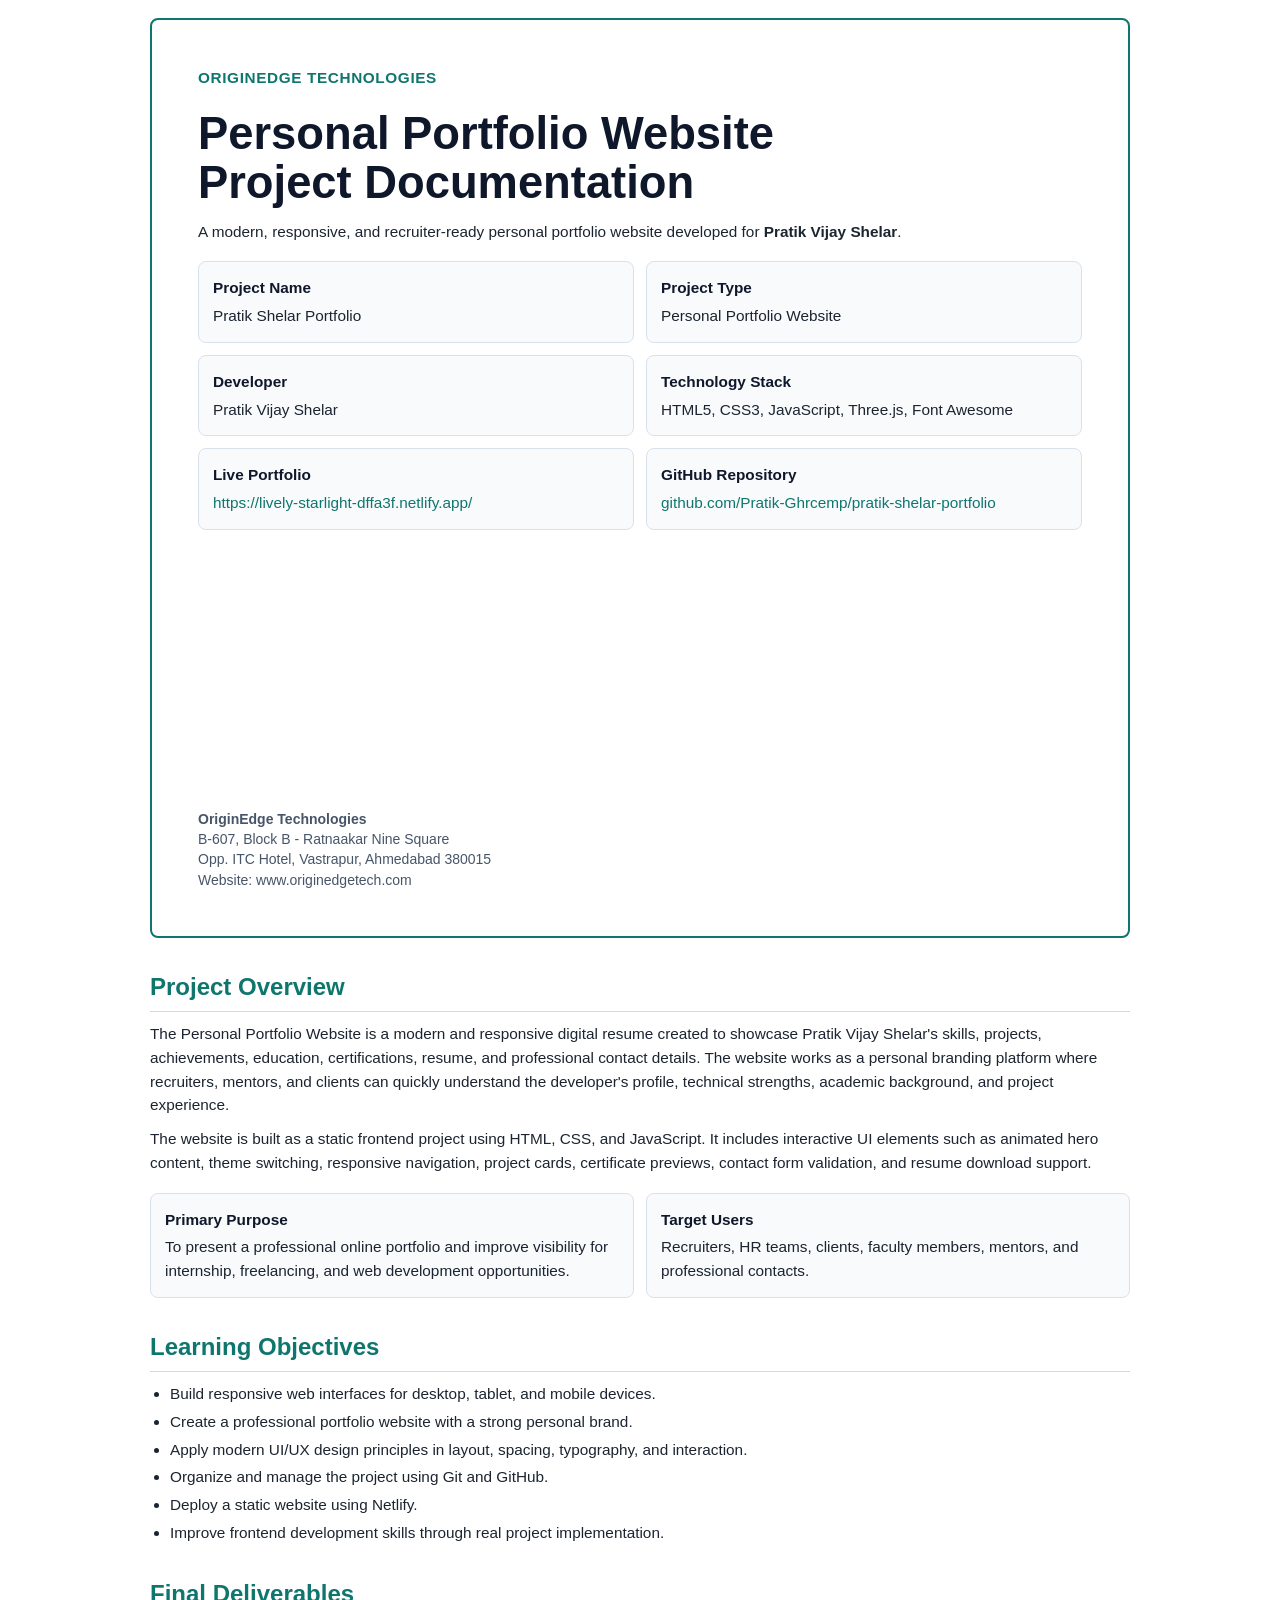
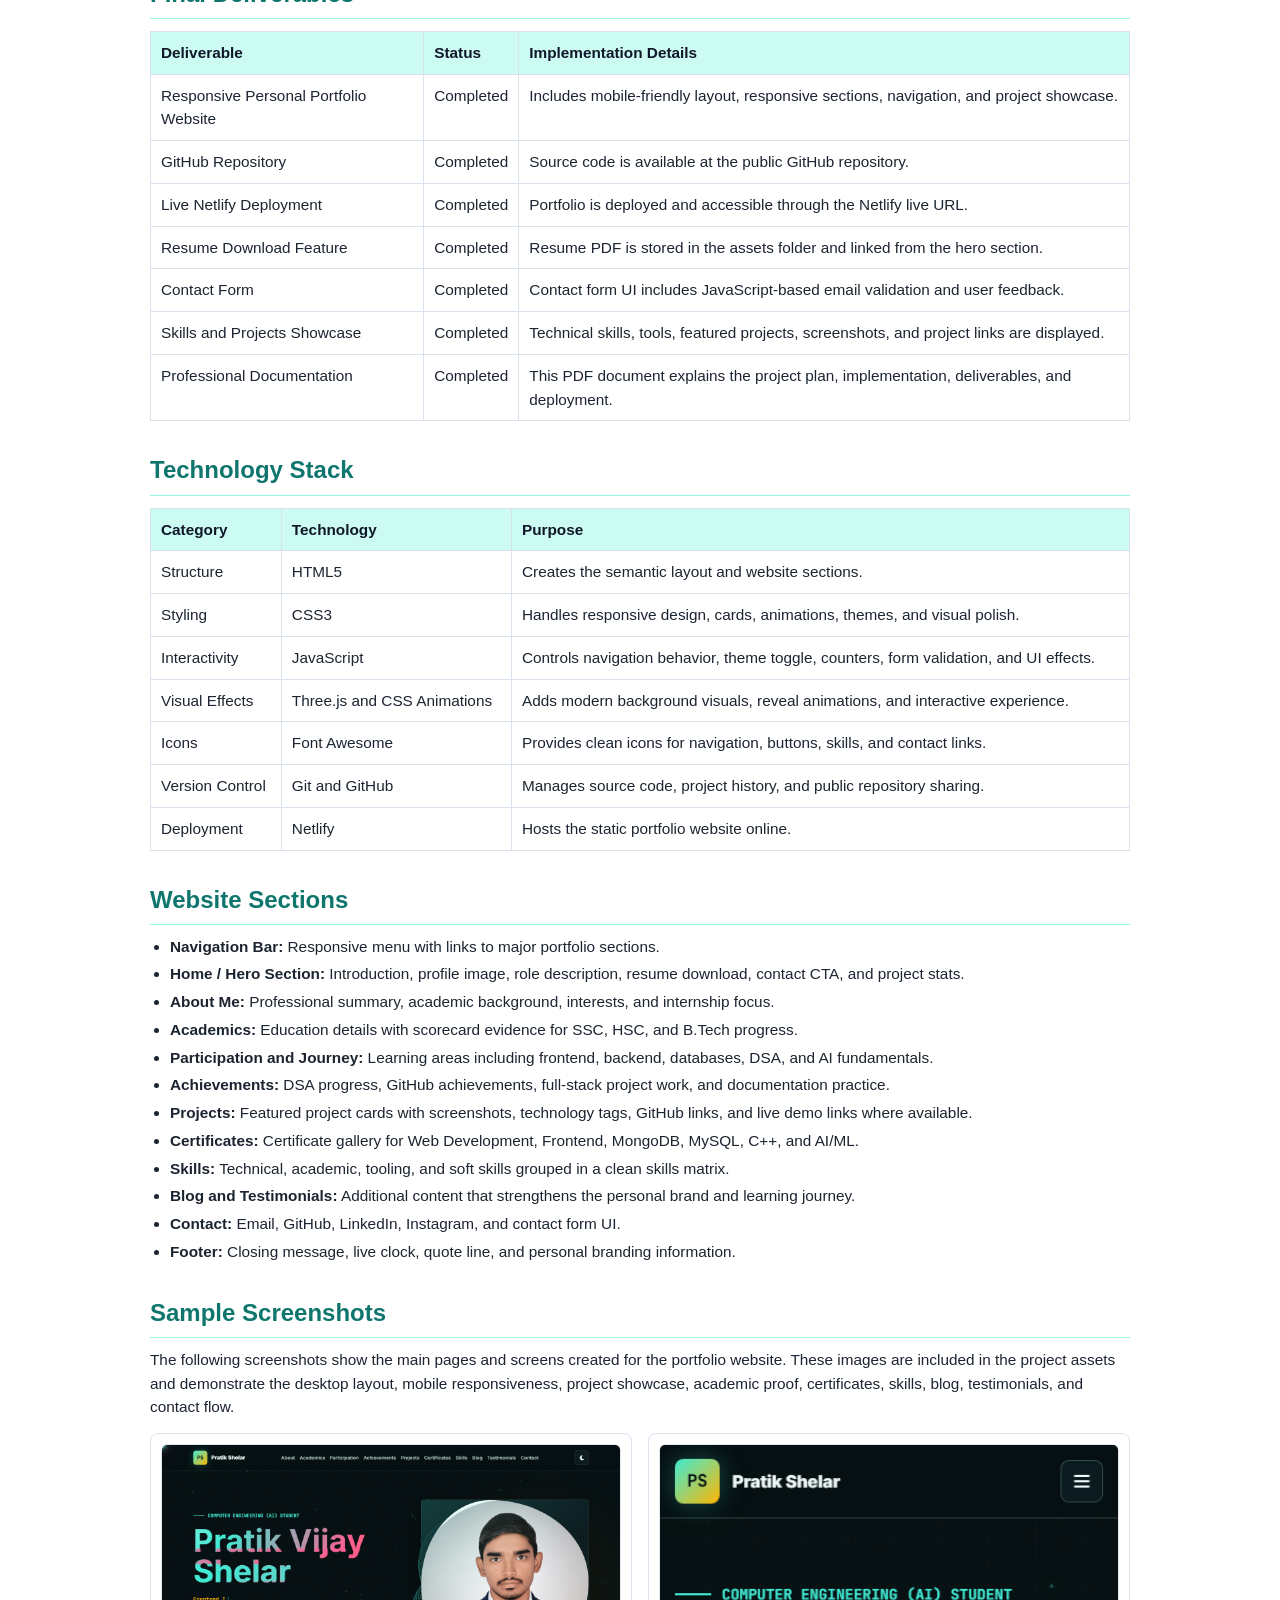
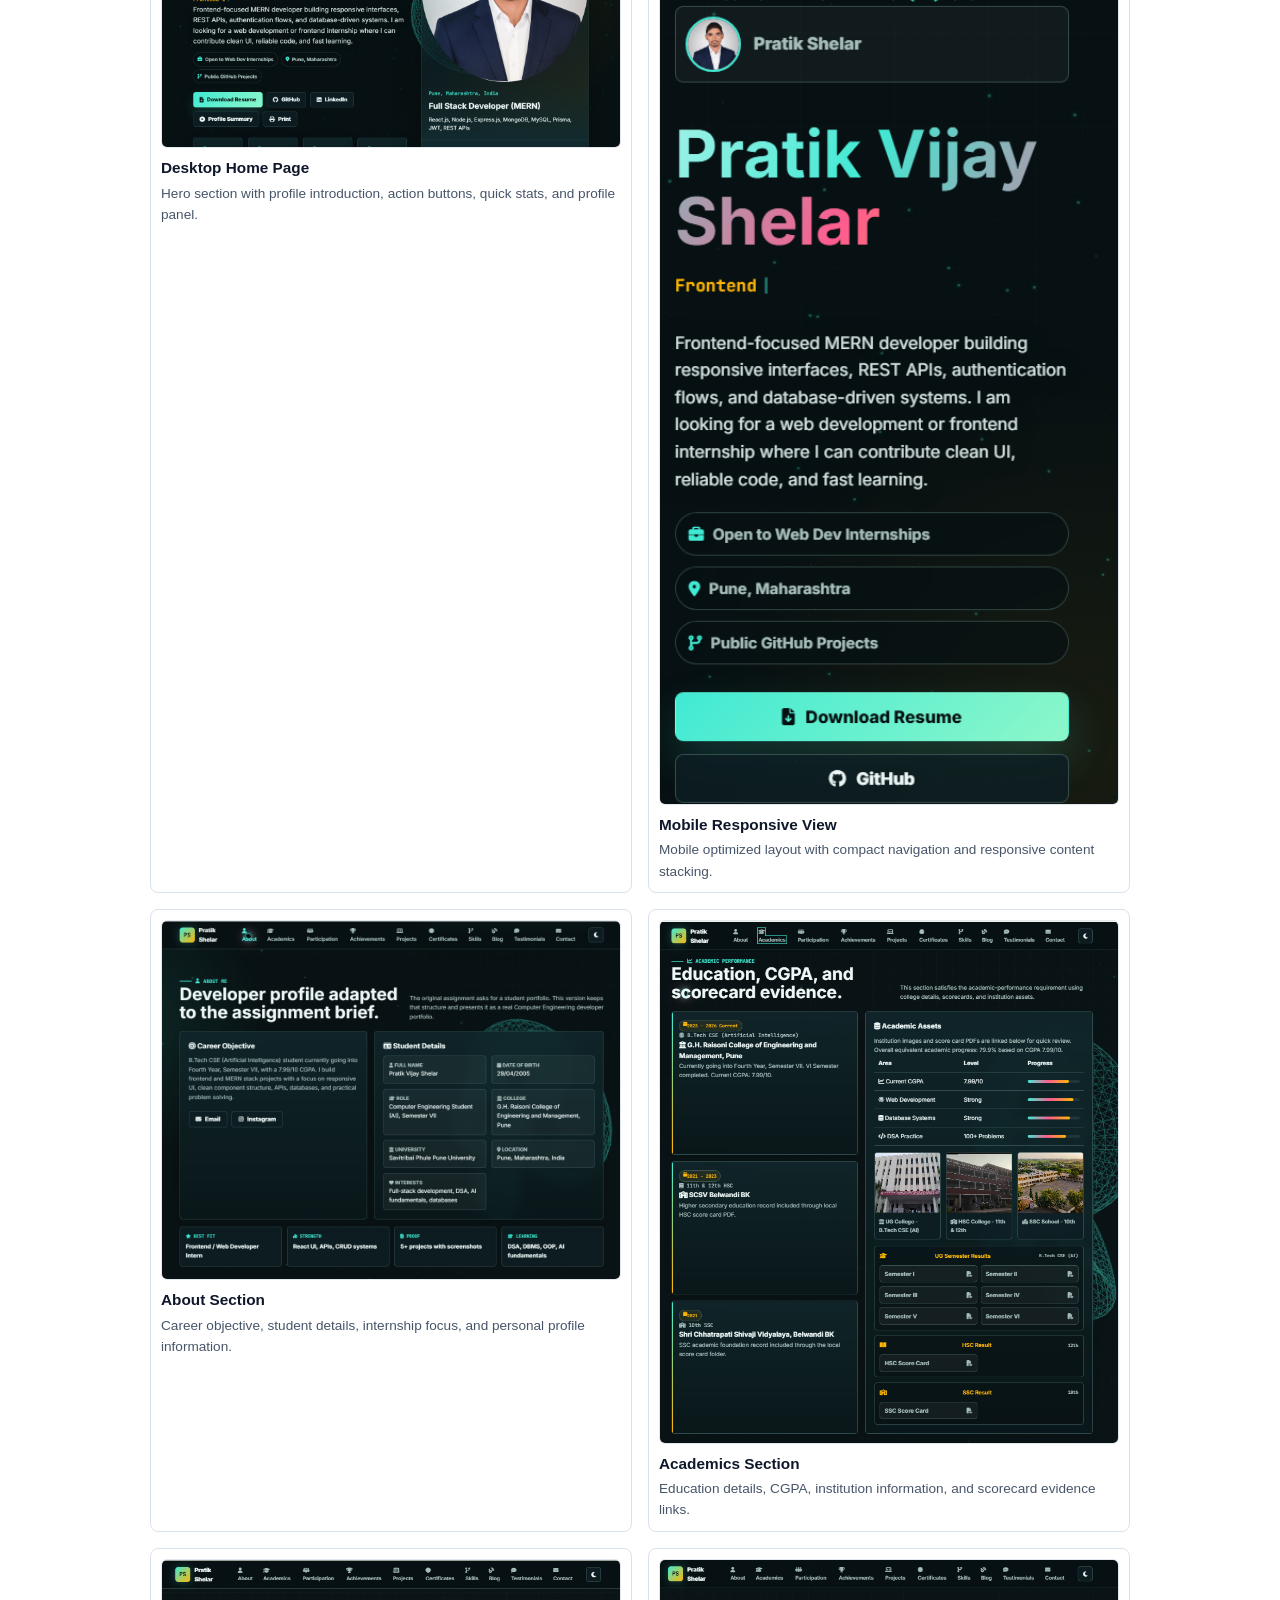
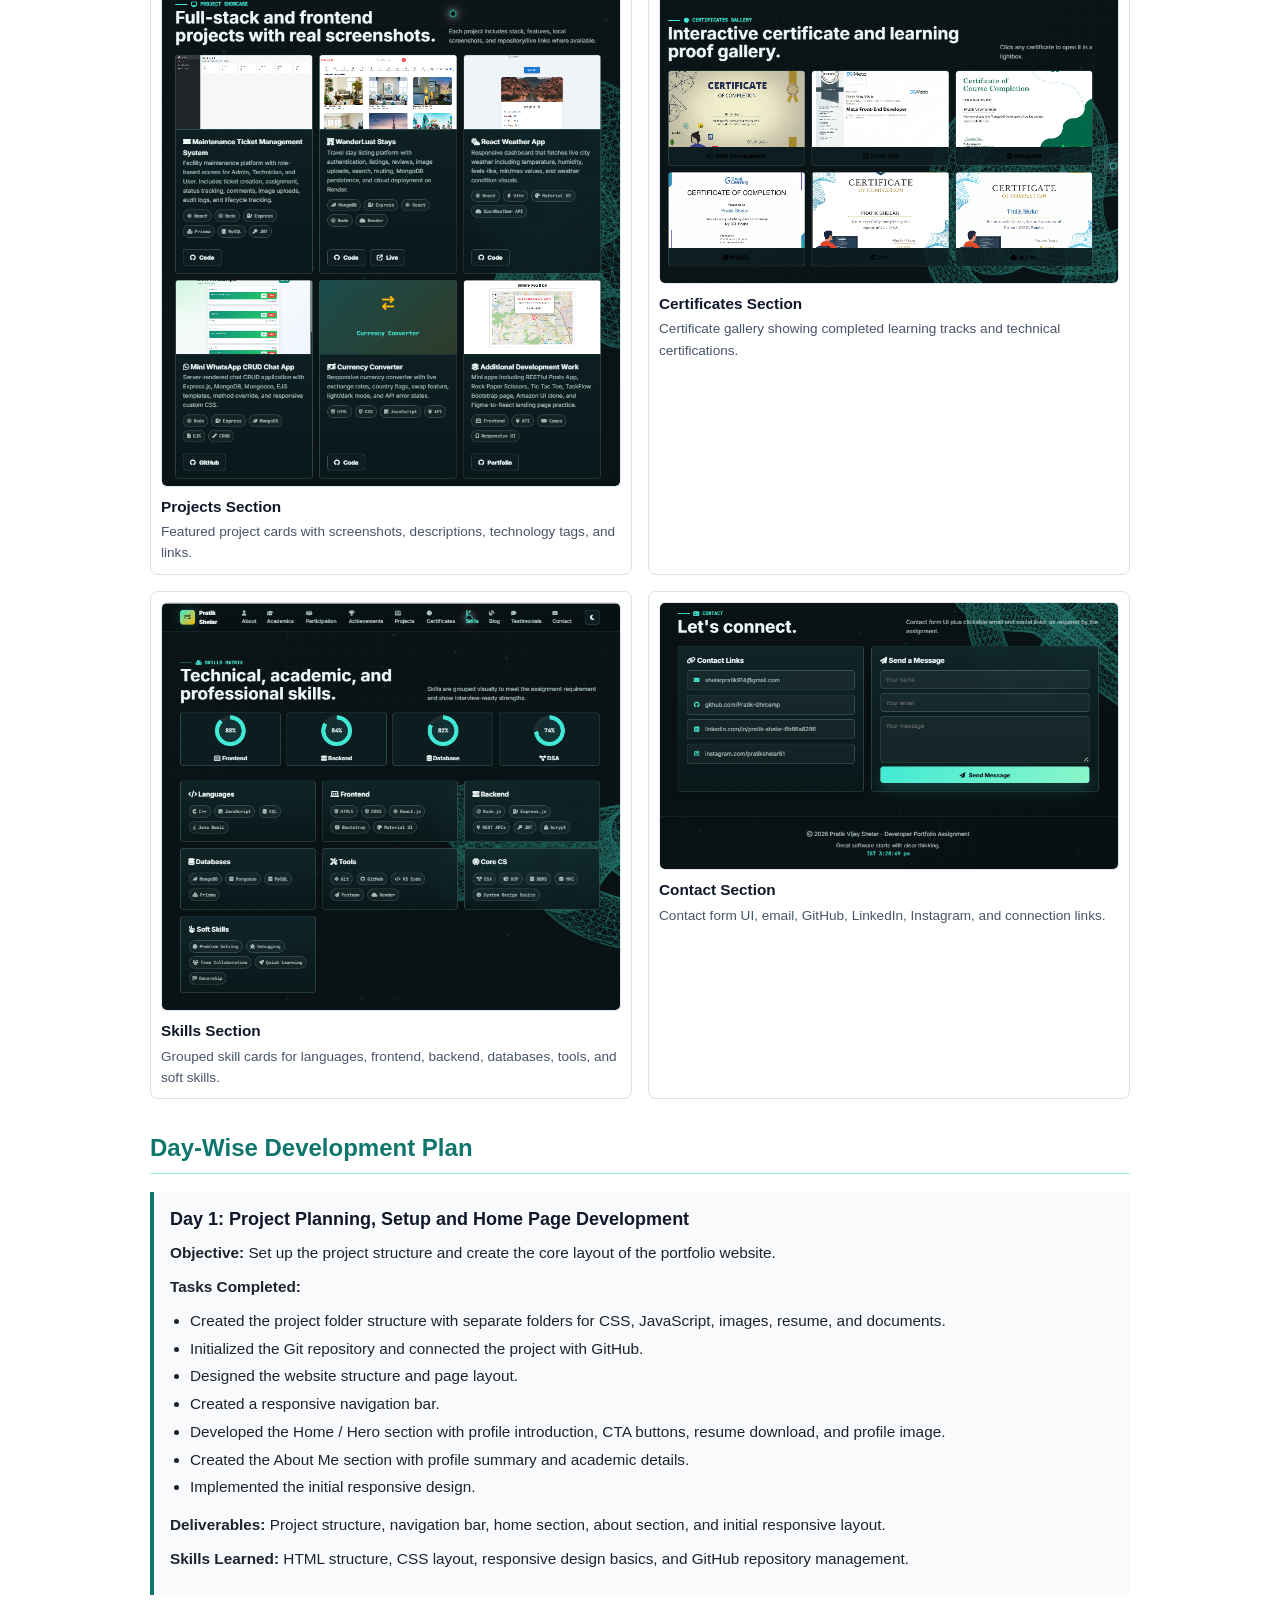
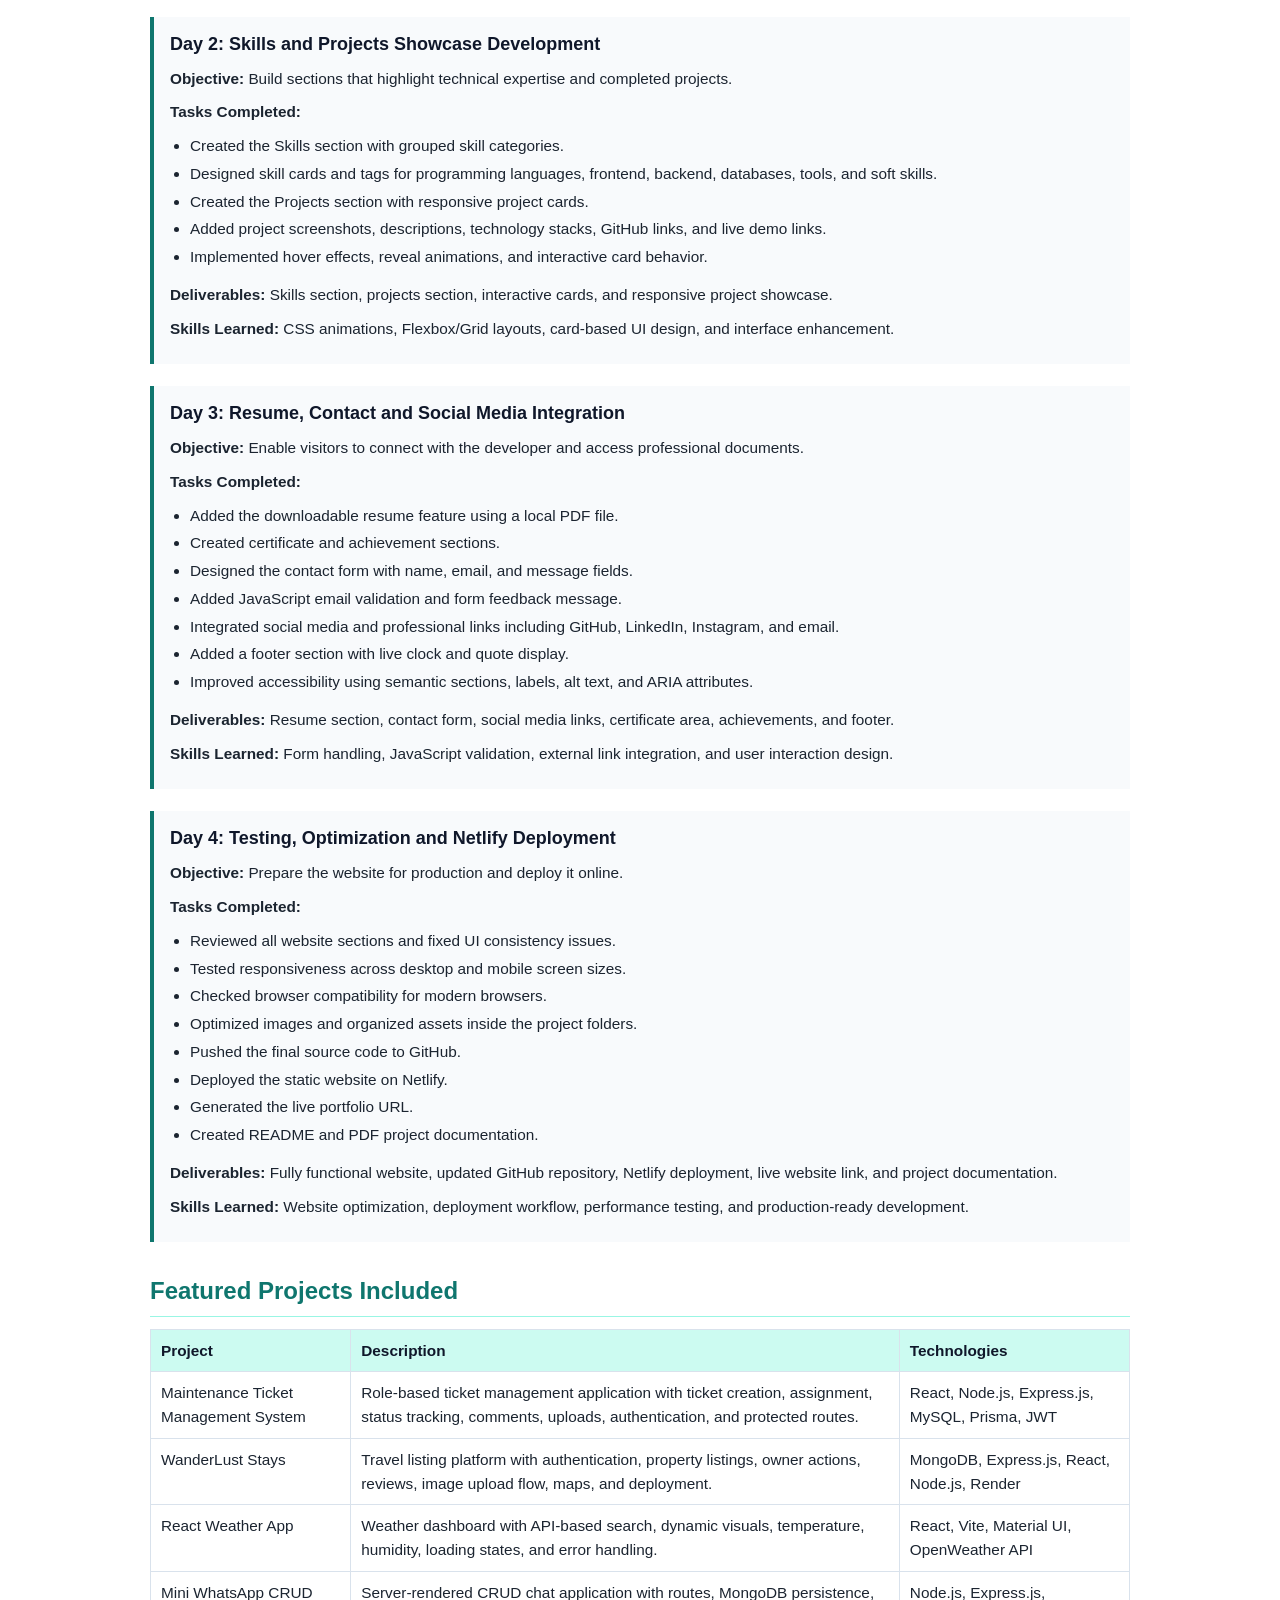
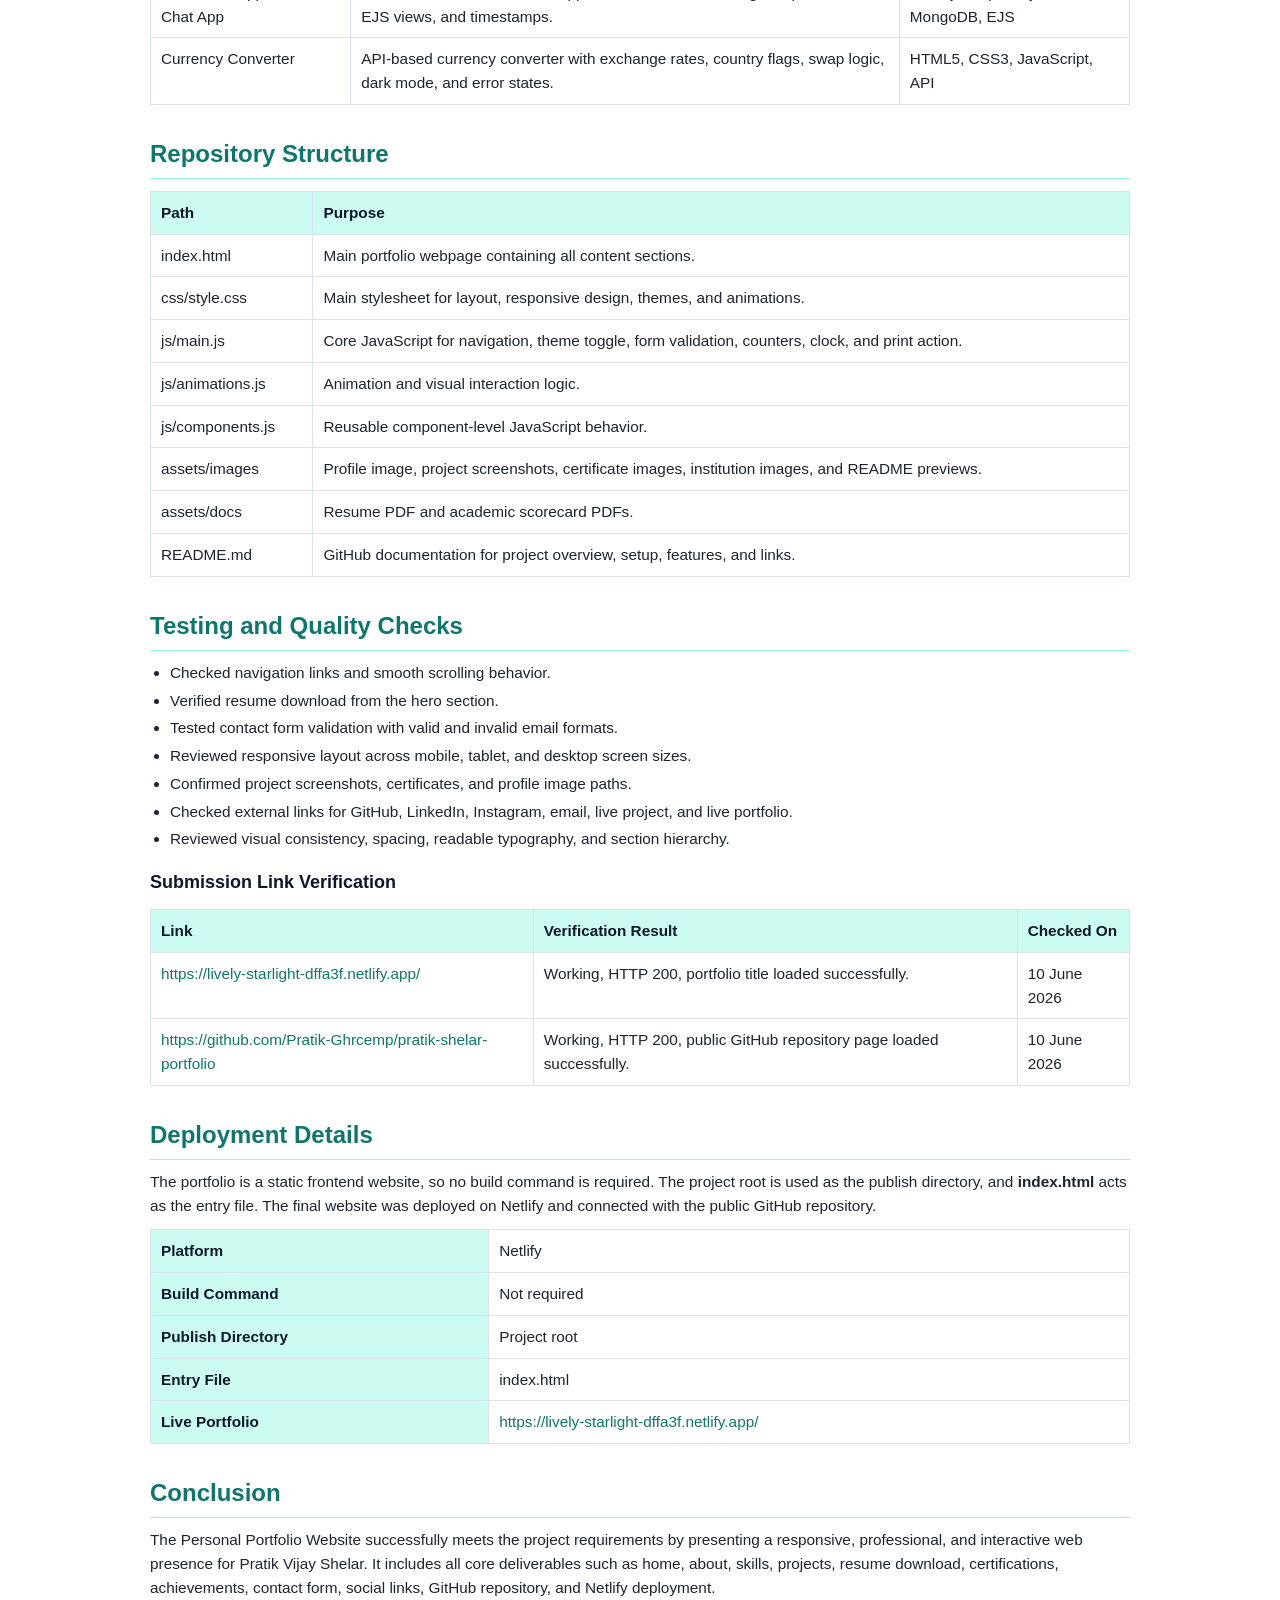
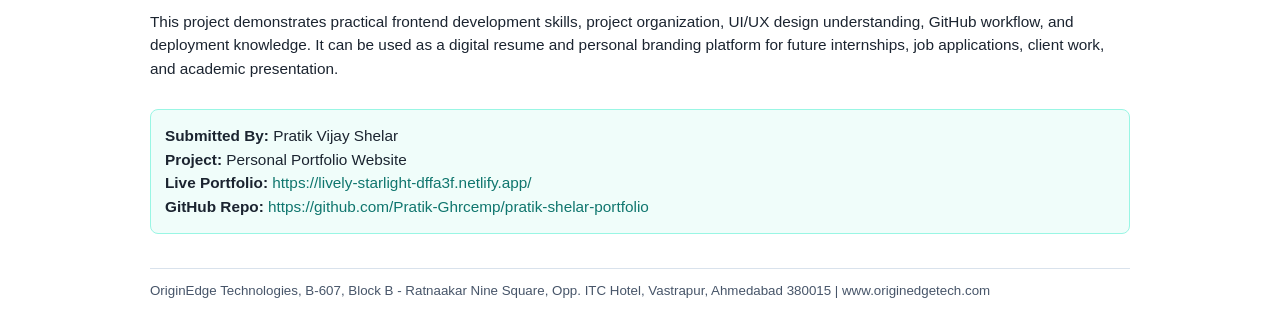
==== docs/project-documentation.html @ 008d0521 "Update portfolio with resume-aligned profile" ====
<!DOCTYPE html>
<html lang="en">
<head>
  <meta charset="UTF-8">
  <meta name="viewport" content="width=device-width, initial-scale=1.0">
  <title>Pratik Shelar Portfolio - Project Documentation</title>
  <style>
    @page {
      size: A4;
      margin: 18mm 14mm;
    }

    * {
      box-sizing: border-box;
    }

    body {
      margin: 0;
      color: #1b2430;
      font-family: Arial, Helvetica, sans-serif;
      font-size: 11.5pt;
      line-height: 1.55;
      background: #ffffff;
    }

    .page {
      max-width: 980px;
      margin: 0 auto;
      padding: 18px 0;
    }

    .cover {
      min-height: 920px;
      display: flex;
      flex-direction: column;
      justify-content: space-between;
      border: 2px solid #0f766e;
      padding: 46px;
      border-radius: 8px;
      page-break-after: always;
    }

    .brand {
      color: #0f766e;
      font-weight: 700;
      letter-spacing: 0.04em;
      text-transform: uppercase;
    }

    h1 {
      margin: 20px 0 12px;
      color: #0f172a;
      font-size: 34pt;
      line-height: 1.08;
    }

    h2 {
      margin: 30px 0 10px;
      padding-bottom: 6px;
      color: #0f766e;
      font-size: 18pt;
      border-bottom: 1px solid #99f6e4;
      page-break-after: avoid;
    }

    h3 {
      margin: 18px 0 8px;
      color: #0f172a;
      font-size: 13.5pt;
      page-break-after: avoid;
    }

    p {
      margin: 0 0 10px;
    }

    a {
      color: #0f766e;
      text-decoration: none;
      word-break: break-word;
    }

    ul {
      margin: 8px 0 14px 20px;
      padding: 0;
    }

    li {
      margin: 4px 0;
    }

    .meta-grid,
    .summary-grid {
      display: grid;
      grid-template-columns: 1fr 1fr;
      gap: 12px;
      margin: 18px 0;
    }

    .box {
      border: 1px solid #d9e2ec;
      border-radius: 8px;
      padding: 14px;
      background: #f8fafc;
    }

    .box strong {
      display: block;
      margin-bottom: 4px;
      color: #0f172a;
    }

    table {
      width: 100%;
      margin: 12px 0 20px;
      border-collapse: collapse;
      page-break-inside: avoid;
    }

    th,
    td {
      padding: 9px 10px;
      text-align: left;
      vertical-align: top;
      border: 1px solid #d9e2ec;
    }

    th {
      color: #0f172a;
      background: #ccfbf1;
      font-weight: 700;
    }

    .day {
      margin: 18px 0 22px;
      padding: 14px 16px;
      border-left: 4px solid #0f766e;
      background: #f8fafc;
      page-break-inside: avoid;
    }

    .day h3 {
      margin-top: 0;
    }

    .footer-note {
      margin-top: 34px;
      padding-top: 12px;
      color: #475569;
      font-size: 10pt;
      border-top: 1px solid #d9e2ec;
    }

    .org {
      color: #475569;
      font-size: 10.5pt;
      line-height: 1.45;
    }

    .signature {
      margin-top: 28px;
      padding: 14px;
      background: #f0fdfa;
      border: 1px solid #99f6e4;
      border-radius: 8px;
    }

    .section {
      page-break-inside: auto;
    }

    .screenshot-grid {
      display: grid;
      grid-template-columns: 1fr 1fr;
      gap: 16px;
      margin: 14px 0 20px;
    }

    .screenshot-card {
      border: 1px solid #d9e2ec;
      border-radius: 8px;
      padding: 10px;
      background: #ffffff;
      page-break-inside: avoid;
    }

    .screenshot-card img {
      display: block;
      width: 100%;
      height: auto;
      border: 1px solid #e2e8f0;
      border-radius: 6px;
    }

    .screenshot-card strong {
      display: block;
      margin: 8px 0 3px;
      color: #0f172a;
    }

    .screenshot-card p {
      margin: 0;
      color: #475569;
      font-size: 10.2pt;
    }

    @media print {
      .page {
        padding: 0;
      }

      h2 {
        break-after: avoid;
      }
    }
  </style>
</head>
<body>
  <main class="page">
    <section class="cover">
      <div>
        <p class="brand">OriginEdge Technologies</p>
        <h1>Personal Portfolio Website<br>Project Documentation</h1>
        <p>
          A modern, responsive, and recruiter-ready personal portfolio website developed for
          <strong>Pratik Vijay Shelar</strong>.
        </p>

        <div class="meta-grid">
          <div class="box">
            <strong>Project Name</strong>
            Pratik Shelar Portfolio
          </div>
          <div class="box">
            <strong>Project Type</strong>
            Personal Portfolio Website
          </div>
          <div class="box">
            <strong>Developer</strong>
            Pratik Vijay Shelar
          </div>
          <div class="box">
            <strong>Technology Stack</strong>
            HTML5, CSS3, JavaScript, Three.js, Font Awesome
          </div>
          <div class="box">
            <strong>Live Portfolio</strong>
            <a href="https://lively-starlight-dffa3f.netlify.app/">https://lively-starlight-dffa3f.netlify.app/</a>
          </div>
          <div class="box">
            <strong>GitHub Repository</strong>
            <a href="https://github.com/Pratik-Ghrcemp/pratik-shelar-portfolio">github.com/Pratik-Ghrcemp/pratik-shelar-portfolio</a>
          </div>
        </div>
      </div>

      <div class="org">
        <strong>OriginEdge Technologies</strong><br>
        B-607, Block B - Ratnaakar Nine Square<br>
        Opp. ITC Hotel, Vastrapur, Ahmedabad 380015<br>
        Website: www.originedgetech.com
      </div>
    </section>

    <section class="section">
      <h2>Project Overview</h2>
      <p>
        The Personal Portfolio Website is a modern and responsive digital resume created to
        showcase Pratik Vijay Shelar's skills, projects, achievements, education, certifications,
        resume, and professional contact details. The website works as a personal branding platform
        where recruiters, mentors, and clients can quickly understand the developer's profile,
        technical strengths, academic background, and project experience.
      </p>
      <p>
        The website is built as a static frontend project using HTML, CSS, and JavaScript. It includes
        interactive UI elements such as animated hero content, theme switching, responsive navigation,
        project cards, certificate previews, contact form validation, and resume download support.
      </p>

      <div class="summary-grid">
        <div class="box">
          <strong>Primary Purpose</strong>
          To present a professional online portfolio and improve visibility for internship,
          freelancing, and web development opportunities.
        </div>
        <div class="box">
          <strong>Target Users</strong>
          Recruiters, HR teams, clients, faculty members, mentors, and professional contacts.
        </div>
      </div>
    </section>

    <section class="section">
      <h2>Learning Objectives</h2>
      <ul>
        <li>Build responsive web interfaces for desktop, tablet, and mobile devices.</li>
        <li>Create a professional portfolio website with a strong personal brand.</li>
        <li>Apply modern UI/UX design principles in layout, spacing, typography, and interaction.</li>
        <li>Organize and manage the project using Git and GitHub.</li>
        <li>Deploy a static website using Netlify.</li>
        <li>Improve frontend development skills through real project implementation.</li>
      </ul>
    </section>

    <section class="section">
      <h2>Final Deliverables</h2>
      <table>
        <thead>
          <tr>
            <th>Deliverable</th>
            <th>Status</th>
            <th>Implementation Details</th>
          </tr>
        </thead>
        <tbody>
          <tr>
            <td>Responsive Personal Portfolio Website</td>
            <td>Completed</td>
            <td>Includes mobile-friendly layout, responsive sections, navigation, and project showcase.</td>
          </tr>
          <tr>
            <td>GitHub Repository</td>
            <td>Completed</td>
            <td>Source code is available at the public GitHub repository.</td>
          </tr>
          <tr>
            <td>Live Netlify Deployment</td>
            <td>Completed</td>
            <td>Portfolio is deployed and accessible through the Netlify live URL.</td>
          </tr>
          <tr>
            <td>Resume Download Feature</td>
            <td>Completed</td>
            <td>Resume PDF is stored in the assets folder and linked from the hero section.</td>
          </tr>
          <tr>
            <td>Contact Form</td>
            <td>Completed</td>
            <td>Contact form UI includes JavaScript-based email validation and user feedback.</td>
          </tr>
          <tr>
            <td>Skills and Projects Showcase</td>
            <td>Completed</td>
            <td>Technical skills, tools, featured projects, screenshots, and project links are displayed.</td>
          </tr>
          <tr>
            <td>Professional Documentation</td>
            <td>Completed</td>
            <td>This PDF document explains the project plan, implementation, deliverables, and deployment.</td>
          </tr>
        </tbody>
      </table>
    </section>

    <section class="section">
      <h2>Technology Stack</h2>
      <table>
        <thead>
          <tr>
            <th>Category</th>
            <th>Technology</th>
            <th>Purpose</th>
          </tr>
        </thead>
        <tbody>
          <tr>
            <td>Structure</td>
            <td>HTML5</td>
            <td>Creates the semantic layout and website sections.</td>
          </tr>
          <tr>
            <td>Styling</td>
            <td>CSS3</td>
            <td>Handles responsive design, cards, animations, themes, and visual polish.</td>
          </tr>
          <tr>
            <td>Interactivity</td>
            <td>JavaScript</td>
            <td>Controls navigation behavior, theme toggle, counters, form validation, and UI effects.</td>
          </tr>
          <tr>
            <td>Visual Effects</td>
            <td>Three.js and CSS Animations</td>
            <td>Adds modern background visuals, reveal animations, and interactive experience.</td>
          </tr>
          <tr>
            <td>Icons</td>
            <td>Font Awesome</td>
            <td>Provides clean icons for navigation, buttons, skills, and contact links.</td>
          </tr>
          <tr>
            <td>Version Control</td>
            <td>Git and GitHub</td>
            <td>Manages source code, project history, and public repository sharing.</td>
          </tr>
          <tr>
            <td>Deployment</td>
            <td>Netlify</td>
            <td>Hosts the static portfolio website online.</td>
          </tr>
        </tbody>
      </table>
    </section>

    <section class="section">
      <h2>Website Sections</h2>
      <ul>
        <li><strong>Navigation Bar:</strong> Responsive menu with links to major portfolio sections.</li>
        <li><strong>Home / Hero Section:</strong> Introduction, profile image, role description, resume download, contact CTA, and project stats.</li>
        <li><strong>About Me:</strong> Professional summary, academic background, interests, and internship focus.</li>
        <li><strong>Academics:</strong> Education details with scorecard evidence for SSC, HSC, and B.Tech progress.</li>
        <li><strong>Participation and Journey:</strong> Learning areas including frontend, backend, databases, DSA, and AI fundamentals.</li>
        <li><strong>Achievements:</strong> DSA progress, GitHub achievements, full-stack project work, and documentation practice.</li>
        <li><strong>Projects:</strong> Featured project cards with screenshots, technology tags, GitHub links, and live demo links where available.</li>
        <li><strong>Certificates:</strong> Certificate gallery for Web Development, Frontend, MongoDB, MySQL, C++, and AI/ML.</li>
        <li><strong>Skills:</strong> Technical, academic, tooling, and soft skills grouped in a clean skills matrix.</li>
        <li><strong>Blog and Testimonials:</strong> Additional content that strengthens the personal brand and learning journey.</li>
        <li><strong>Contact:</strong> Email, GitHub, LinkedIn, Instagram, and contact form UI.</li>
        <li><strong>Footer:</strong> Closing message, live clock, quote line, and personal branding information.</li>
      </ul>
    </section>

    <section class="section">
      <h2>Sample Screenshots</h2>
      <p>
        The following screenshots show the main pages and screens created for the portfolio website.
        These images are included in the project assets and demonstrate the desktop layout, mobile
        responsiveness, project showcase, academic proof, certificates, skills, blog, testimonials,
        and contact flow.
      </p>

      <div class="screenshot-grid">
        <div class="screenshot-card">
          <img src="../assets/images/readme/desktop-preview.png" alt="Desktop homepage preview">
          <strong>Desktop Home Page</strong>
          <p>Hero section with profile introduction, action buttons, quick stats, and profile panel.</p>
        </div>
        <div class="screenshot-card">
          <img src="../assets/images/readme/mobile-preview.png" alt="Mobile portfolio preview">
          <strong>Mobile Responsive View</strong>
          <p>Mobile optimized layout with compact navigation and responsive content stacking.</p>
        </div>
        <div class="screenshot-card">
          <img src="../assets/images/readme/about-section.png" alt="About section screenshot">
          <strong>About Section</strong>
          <p>Career objective, student details, internship focus, and personal profile information.</p>
        </div>
        <div class="screenshot-card">
          <img src="../assets/images/readme/academics-section.png" alt="Academics section screenshot">
          <strong>Academics Section</strong>
          <p>Education details, CGPA, institution information, and scorecard evidence links.</p>
        </div>
        <div class="screenshot-card">
          <img src="../assets/images/readme/projects-section.png" alt="Projects section screenshot">
          <strong>Projects Section</strong>
          <p>Featured project cards with screenshots, descriptions, technology tags, and links.</p>
        </div>
        <div class="screenshot-card">
          <img src="../assets/images/readme/certificates-section.png" alt="Certificates section screenshot">
          <strong>Certificates Section</strong>
          <p>Certificate gallery showing completed learning tracks and technical certifications.</p>
        </div>
        <div class="screenshot-card">
          <img src="../assets/images/readme/skills-section.png" alt="Skills section screenshot">
          <strong>Skills Section</strong>
          <p>Grouped skill cards for languages, frontend, backend, databases, tools, and soft skills.</p>
        </div>
        <div class="screenshot-card">
          <img src="../assets/images/readme/contact-section.png" alt="Contact section screenshot">
          <strong>Contact Section</strong>
          <p>Contact form UI, email, GitHub, LinkedIn, Instagram, and connection links.</p>
        </div>
      </div>
    </section>

    <section class="section">
      <h2>Day-Wise Development Plan</h2>

      <div class="day">
        <h3>Day 1: Project Planning, Setup and Home Page Development</h3>
        <p><strong>Objective:</strong> Set up the project structure and create the core layout of the portfolio website.</p>
        <p><strong>Tasks Completed:</strong></p>
        <ul>
          <li>Created the project folder structure with separate folders for CSS, JavaScript, images, resume, and documents.</li>
          <li>Initialized the Git repository and connected the project with GitHub.</li>
          <li>Designed the website structure and page layout.</li>
          <li>Created a responsive navigation bar.</li>
          <li>Developed the Home / Hero section with profile introduction, CTA buttons, resume download, and profile image.</li>
          <li>Created the About Me section with profile summary and academic details.</li>
          <li>Implemented the initial responsive design.</li>
        </ul>
        <p><strong>Deliverables:</strong> Project structure, navigation bar, home section, about section, and initial responsive layout.</p>
        <p><strong>Skills Learned:</strong> HTML structure, CSS layout, responsive design basics, and GitHub repository management.</p>
      </div>

      <div class="day">
        <h3>Day 2: Skills and Projects Showcase Development</h3>
        <p><strong>Objective:</strong> Build sections that highlight technical expertise and completed projects.</p>
        <p><strong>Tasks Completed:</strong></p>
        <ul>
          <li>Created the Skills section with grouped skill categories.</li>
          <li>Designed skill cards and tags for programming languages, frontend, backend, databases, tools, and soft skills.</li>
          <li>Created the Projects section with responsive project cards.</li>
          <li>Added project screenshots, descriptions, technology stacks, GitHub links, and live demo links.</li>
          <li>Implemented hover effects, reveal animations, and interactive card behavior.</li>
        </ul>
        <p><strong>Deliverables:</strong> Skills section, projects section, interactive cards, and responsive project showcase.</p>
        <p><strong>Skills Learned:</strong> CSS animations, Flexbox/Grid layouts, card-based UI design, and interface enhancement.</p>
      </div>

      <div class="day">
        <h3>Day 3: Resume, Contact and Social Media Integration</h3>
        <p><strong>Objective:</strong> Enable visitors to connect with the developer and access professional documents.</p>
        <p><strong>Tasks Completed:</strong></p>
        <ul>
          <li>Added the downloadable resume feature using a local PDF file.</li>
          <li>Created certificate and achievement sections.</li>
          <li>Designed the contact form with name, email, and message fields.</li>
          <li>Added JavaScript email validation and form feedback message.</li>
          <li>Integrated social media and professional links including GitHub, LinkedIn, Instagram, and email.</li>
          <li>Added a footer section with live clock and quote display.</li>
          <li>Improved accessibility using semantic sections, labels, alt text, and ARIA attributes.</li>
        </ul>
        <p><strong>Deliverables:</strong> Resume section, contact form, social media links, certificate area, achievements, and footer.</p>
        <p><strong>Skills Learned:</strong> Form handling, JavaScript validation, external link integration, and user interaction design.</p>
      </div>

      <div class="day">
        <h3>Day 4: Testing, Optimization and Netlify Deployment</h3>
        <p><strong>Objective:</strong> Prepare the website for production and deploy it online.</p>
        <p><strong>Tasks Completed:</strong></p>
        <ul>
          <li>Reviewed all website sections and fixed UI consistency issues.</li>
          <li>Tested responsiveness across desktop and mobile screen sizes.</li>
          <li>Checked browser compatibility for modern browsers.</li>
          <li>Optimized images and organized assets inside the project folders.</li>
          <li>Pushed the final source code to GitHub.</li>
          <li>Deployed the static website on Netlify.</li>
          <li>Generated the live portfolio URL.</li>
          <li>Created README and PDF project documentation.</li>
        </ul>
        <p><strong>Deliverables:</strong> Fully functional website, updated GitHub repository, Netlify deployment, live website link, and project documentation.</p>
        <p><strong>Skills Learned:</strong> Website optimization, deployment workflow, performance testing, and production-ready development.</p>
      </div>
    </section>

    <section class="section">
      <h2>Featured Projects Included</h2>
      <table>
        <thead>
          <tr>
            <th>Project</th>
            <th>Description</th>
            <th>Technologies</th>
          </tr>
        </thead>
        <tbody>
          <tr>
            <td>Maintenance Ticket Management System</td>
            <td>Role-based ticket management application with ticket creation, assignment, status tracking, comments, uploads, authentication, and protected routes.</td>
            <td>React, Node.js, Express.js, MySQL, Prisma, JWT</td>
          </tr>
          <tr>
            <td>WanderLust Stays</td>
            <td>Travel listing platform with authentication, property listings, owner actions, reviews, image upload flow, maps, and deployment.</td>
            <td>MongoDB, Express.js, React, Node.js, Render</td>
          </tr>
          <tr>
            <td>React Weather App</td>
            <td>Weather dashboard with API-based search, dynamic visuals, temperature, humidity, loading states, and error handling.</td>
            <td>React, Vite, Material UI, OpenWeather API</td>
          </tr>
          <tr>
            <td>Mini WhatsApp CRUD Chat App</td>
            <td>Server-rendered CRUD chat application with routes, MongoDB persistence, EJS views, and timestamps.</td>
            <td>Node.js, Express.js, MongoDB, EJS</td>
          </tr>
          <tr>
            <td>Currency Converter</td>
            <td>API-based currency converter with exchange rates, country flags, swap logic, dark mode, and error states.</td>
            <td>HTML5, CSS3, JavaScript, API</td>
          </tr>
        </tbody>
      </table>
    </section>

    <section class="section">
      <h2>Repository Structure</h2>
      <table>
        <thead>
          <tr>
            <th>Path</th>
            <th>Purpose</th>
          </tr>
        </thead>
        <tbody>
          <tr>
            <td>index.html</td>
            <td>Main portfolio webpage containing all content sections.</td>
          </tr>
          <tr>
            <td>css/style.css</td>
            <td>Main stylesheet for layout, responsive design, themes, and animations.</td>
          </tr>
          <tr>
            <td>js/main.js</td>
            <td>Core JavaScript for navigation, theme toggle, form validation, counters, clock, and print action.</td>
          </tr>
          <tr>
            <td>js/animations.js</td>
            <td>Animation and visual interaction logic.</td>
          </tr>
          <tr>
            <td>js/components.js</td>
            <td>Reusable component-level JavaScript behavior.</td>
          </tr>
          <tr>
            <td>assets/images</td>
            <td>Profile image, project screenshots, certificate images, institution images, and README previews.</td>
          </tr>
          <tr>
            <td>assets/docs</td>
            <td>Resume PDF and academic scorecard PDFs.</td>
          </tr>
          <tr>
            <td>README.md</td>
            <td>GitHub documentation for project overview, setup, features, and links.</td>
          </tr>
        </tbody>
      </table>
    </section>

    <section class="section">
      <h2>Testing and Quality Checks</h2>
      <ul>
        <li>Checked navigation links and smooth scrolling behavior.</li>
        <li>Verified resume download from the hero section.</li>
        <li>Tested contact form validation with valid and invalid email formats.</li>
        <li>Reviewed responsive layout across mobile, tablet, and desktop screen sizes.</li>
        <li>Confirmed project screenshots, certificates, and profile image paths.</li>
        <li>Checked external links for GitHub, LinkedIn, Instagram, email, live project, and live portfolio.</li>
        <li>Reviewed visual consistency, spacing, readable typography, and section hierarchy.</li>
      </ul>

      <h3>Submission Link Verification</h3>
      <table>
        <thead>
          <tr>
            <th>Link</th>
            <th>Verification Result</th>
            <th>Checked On</th>
          </tr>
        </thead>
        <tbody>
          <tr>
            <td><a href="https://lively-starlight-dffa3f.netlify.app/">https://lively-starlight-dffa3f.netlify.app/</a></td>
            <td>Working, HTTP 200, portfolio title loaded successfully.</td>
            <td>10 June 2026</td>
          </tr>
          <tr>
            <td><a href="https://github.com/Pratik-Ghrcemp/pratik-shelar-portfolio">https://github.com/Pratik-Ghrcemp/pratik-shelar-portfolio</a></td>
            <td>Working, HTTP 200, public GitHub repository page loaded successfully.</td>
            <td>10 June 2026</td>
          </tr>
        </tbody>
      </table>
    </section>

    <section class="section">
      <h2>Deployment Details</h2>
      <p>
        The portfolio is a static frontend website, so no build command is required. The project root
        is used as the publish directory, and <strong>index.html</strong> acts as the entry file. The
        final website was deployed on Netlify and connected with the public GitHub repository.
      </p>
      <table>
        <tbody>
          <tr>
            <th>Platform</th>
            <td>Netlify</td>
          </tr>
          <tr>
            <th>Build Command</th>
            <td>Not required</td>
          </tr>
          <tr>
            <th>Publish Directory</th>
            <td>Project root</td>
          </tr>
          <tr>
            <th>Entry File</th>
            <td>index.html</td>
          </tr>
          <tr>
            <th>Live Portfolio</th>
            <td><a href="https://lively-starlight-dffa3f.netlify.app/">https://lively-starlight-dffa3f.netlify.app/</a></td>
          </tr>
        </tbody>
      </table>
    </section>

    <section class="section">
      <h2>Conclusion</h2>
      <p>
        The Personal Portfolio Website successfully meets the project requirements by presenting a
        responsive, professional, and interactive web presence for Pratik Vijay Shelar. It includes
        all core deliverables such as home, about, skills, projects, resume download, certifications,
        achievements, contact form, social links, GitHub repository, and Netlify deployment.
      </p>
      <p>
        This project demonstrates practical frontend development skills, project organization, UI/UX
        design understanding, GitHub workflow, and deployment knowledge. It can be used as a digital
        resume and personal branding platform for future internships, job applications, client work,
        and academic presentation.
      </p>

      <div class="signature">
        <strong>Submitted By:</strong> Pratik Vijay Shelar<br>
        <strong>Project:</strong> Personal Portfolio Website<br>
        <strong>Live Portfolio:</strong> <a href="https://lively-starlight-dffa3f.netlify.app/">https://lively-starlight-dffa3f.netlify.app/</a><br>
        <strong>GitHub Repo:</strong> <a href="https://github.com/Pratik-Ghrcemp/pratik-shelar-portfolio">https://github.com/Pratik-Ghrcemp/pratik-shelar-portfolio</a>
      </div>

      <p class="footer-note">
        OriginEdge Technologies, B-607, Block B - Ratnaakar Nine Square, Opp. ITC Hotel,
        Vastrapur, Ahmedabad 380015 | www.originedgetech.com
      </p>
    </section>
  </main>
</body>
</html>
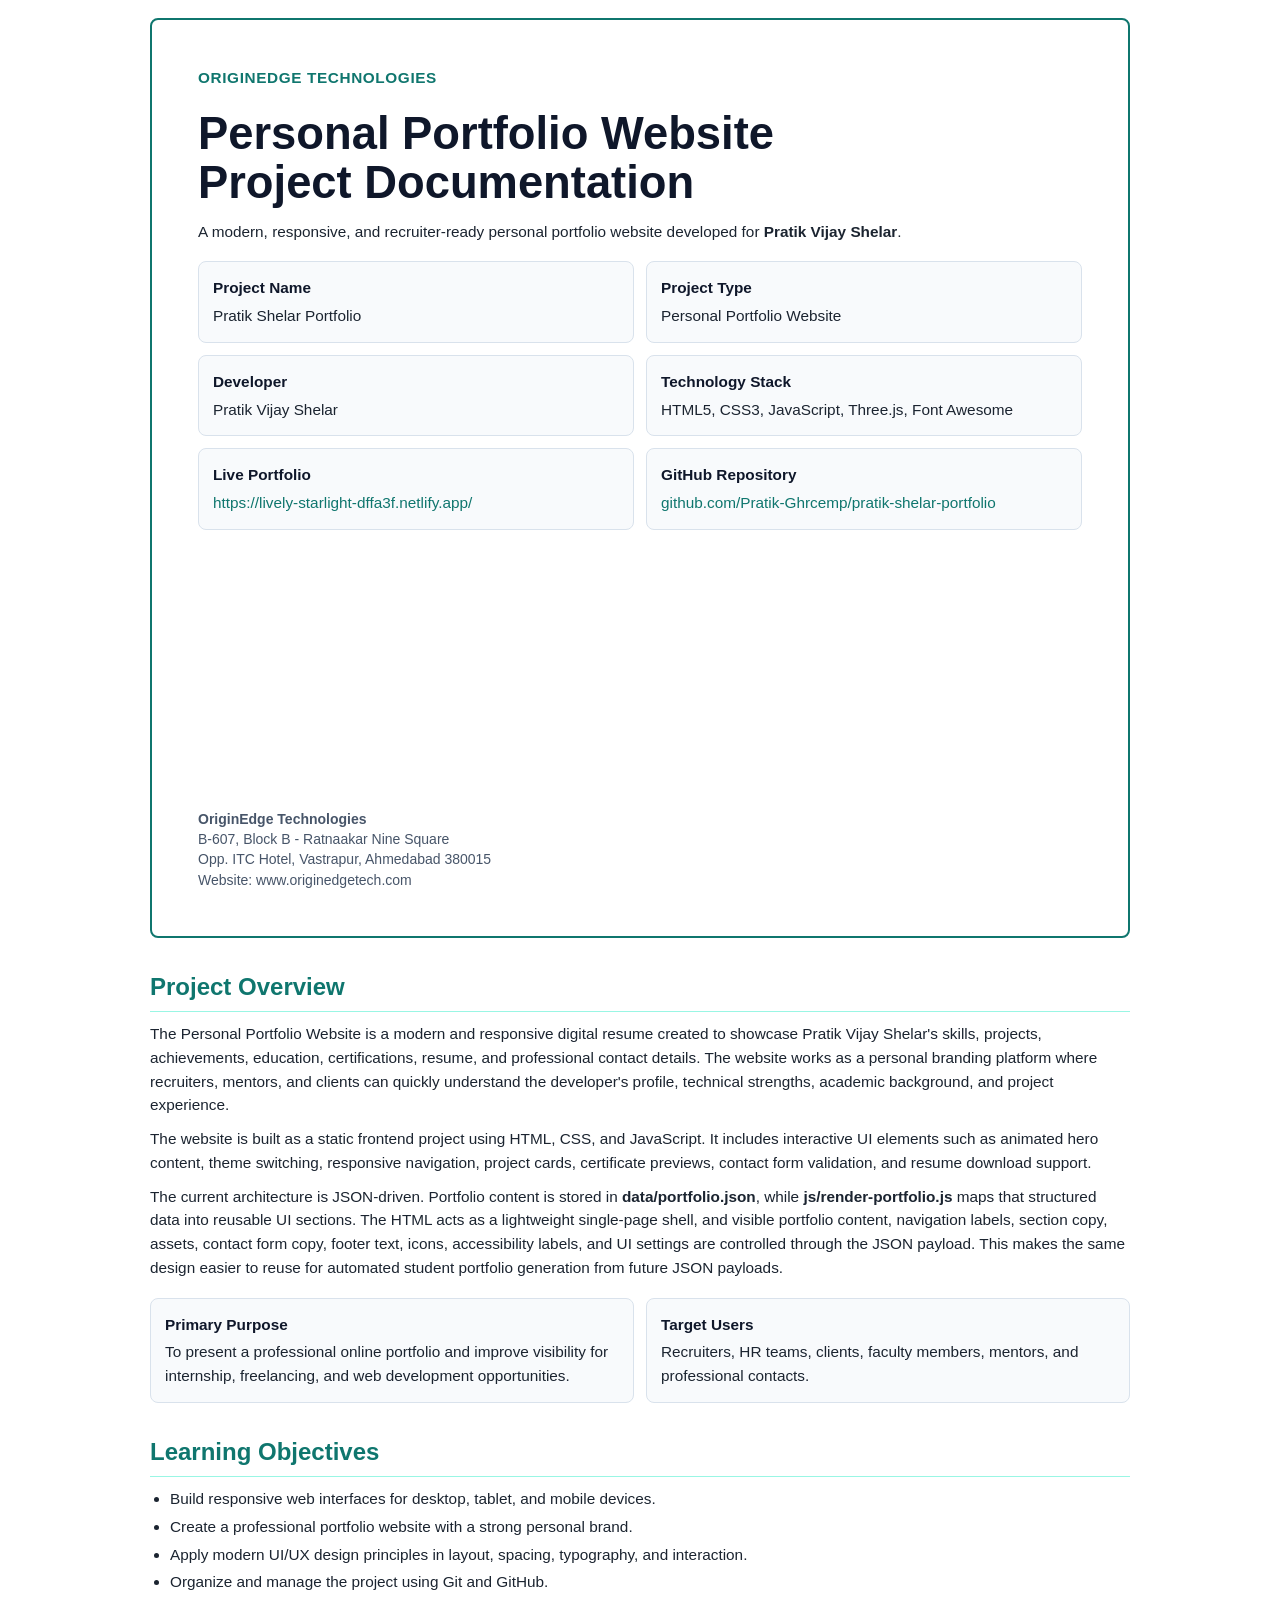
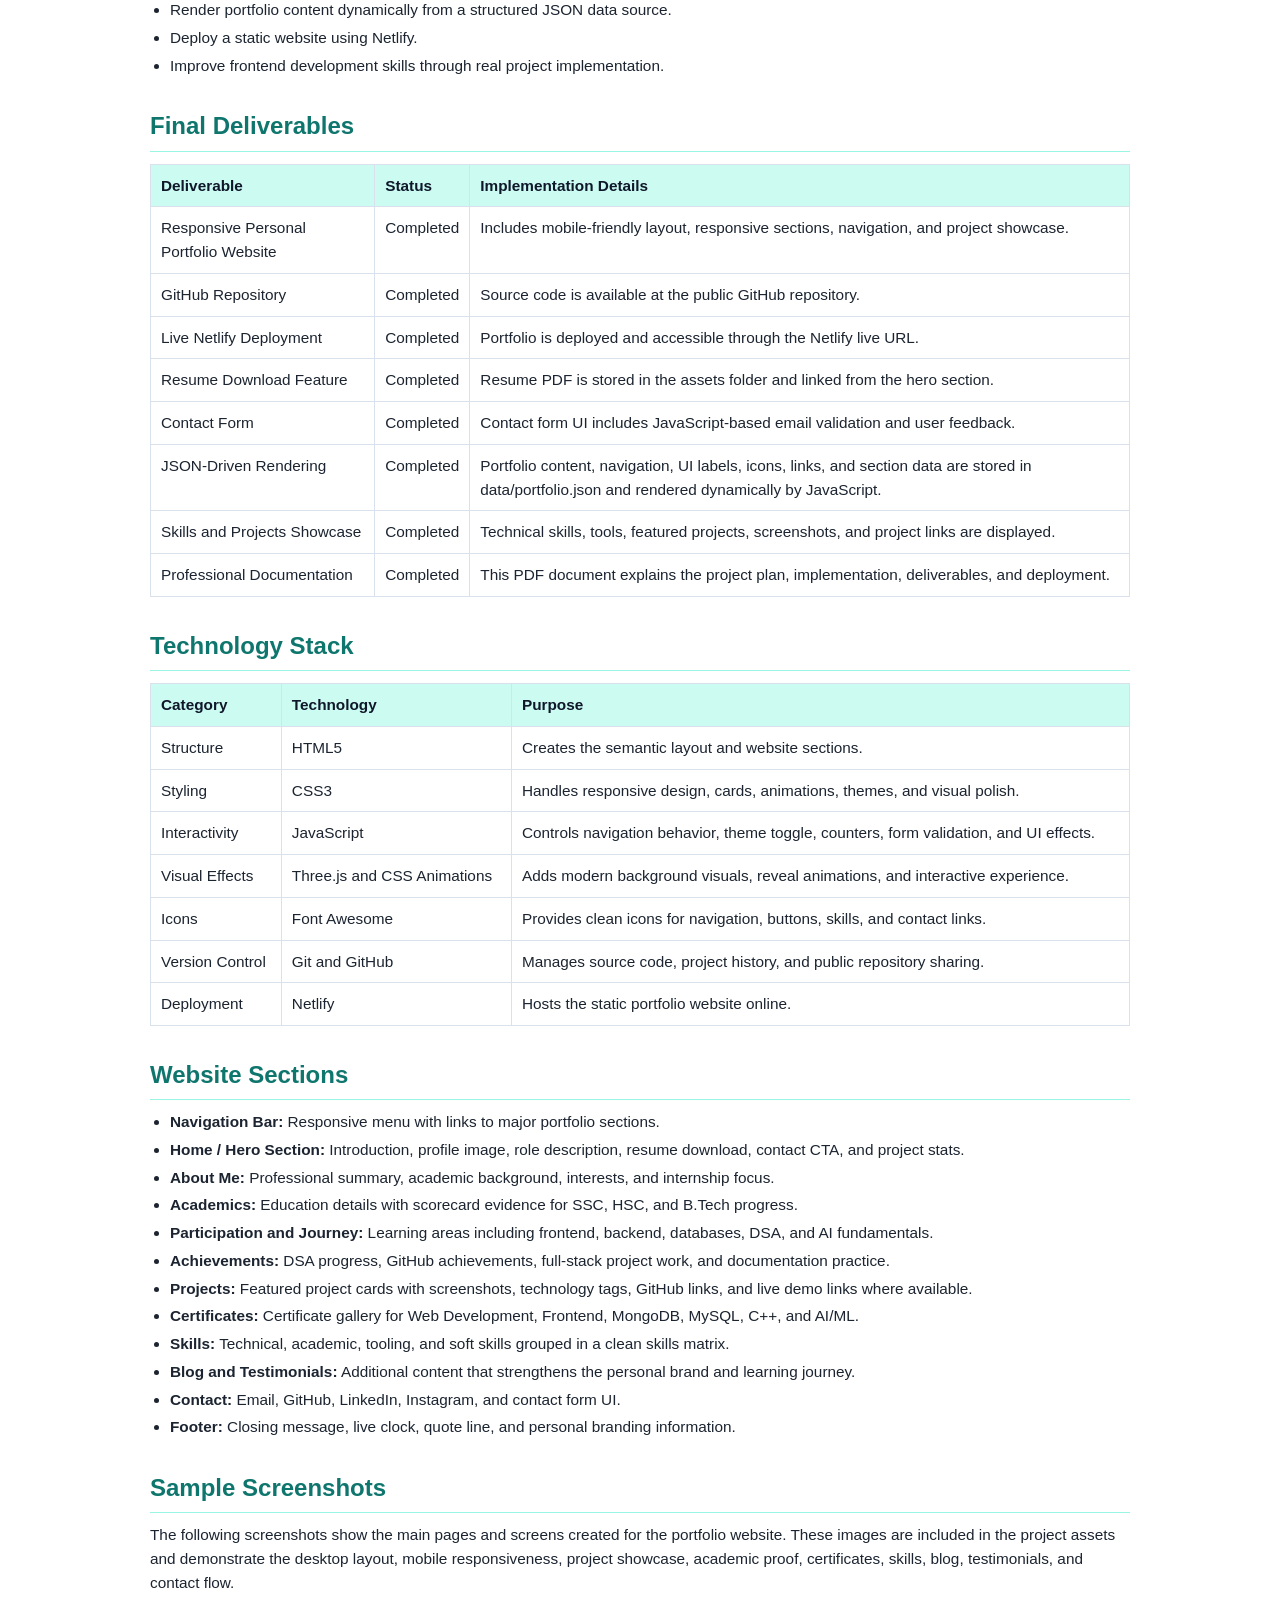
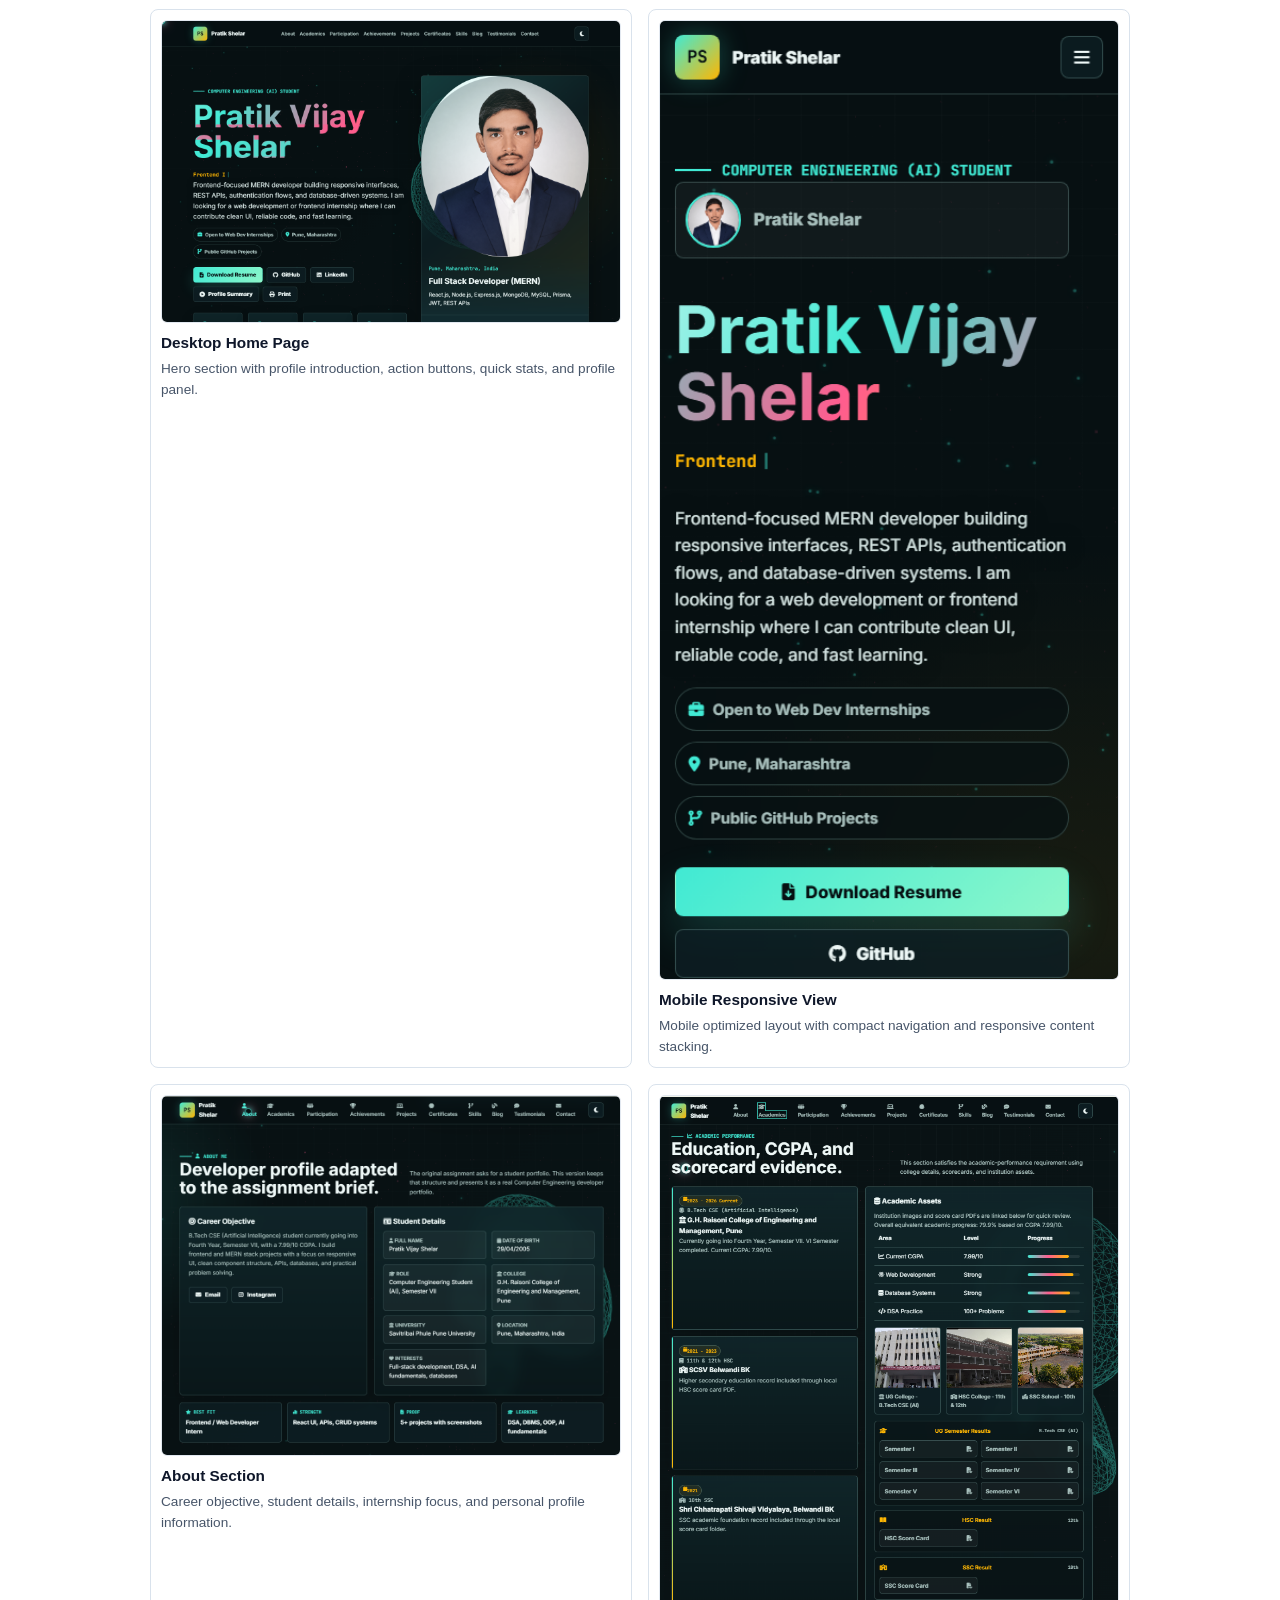
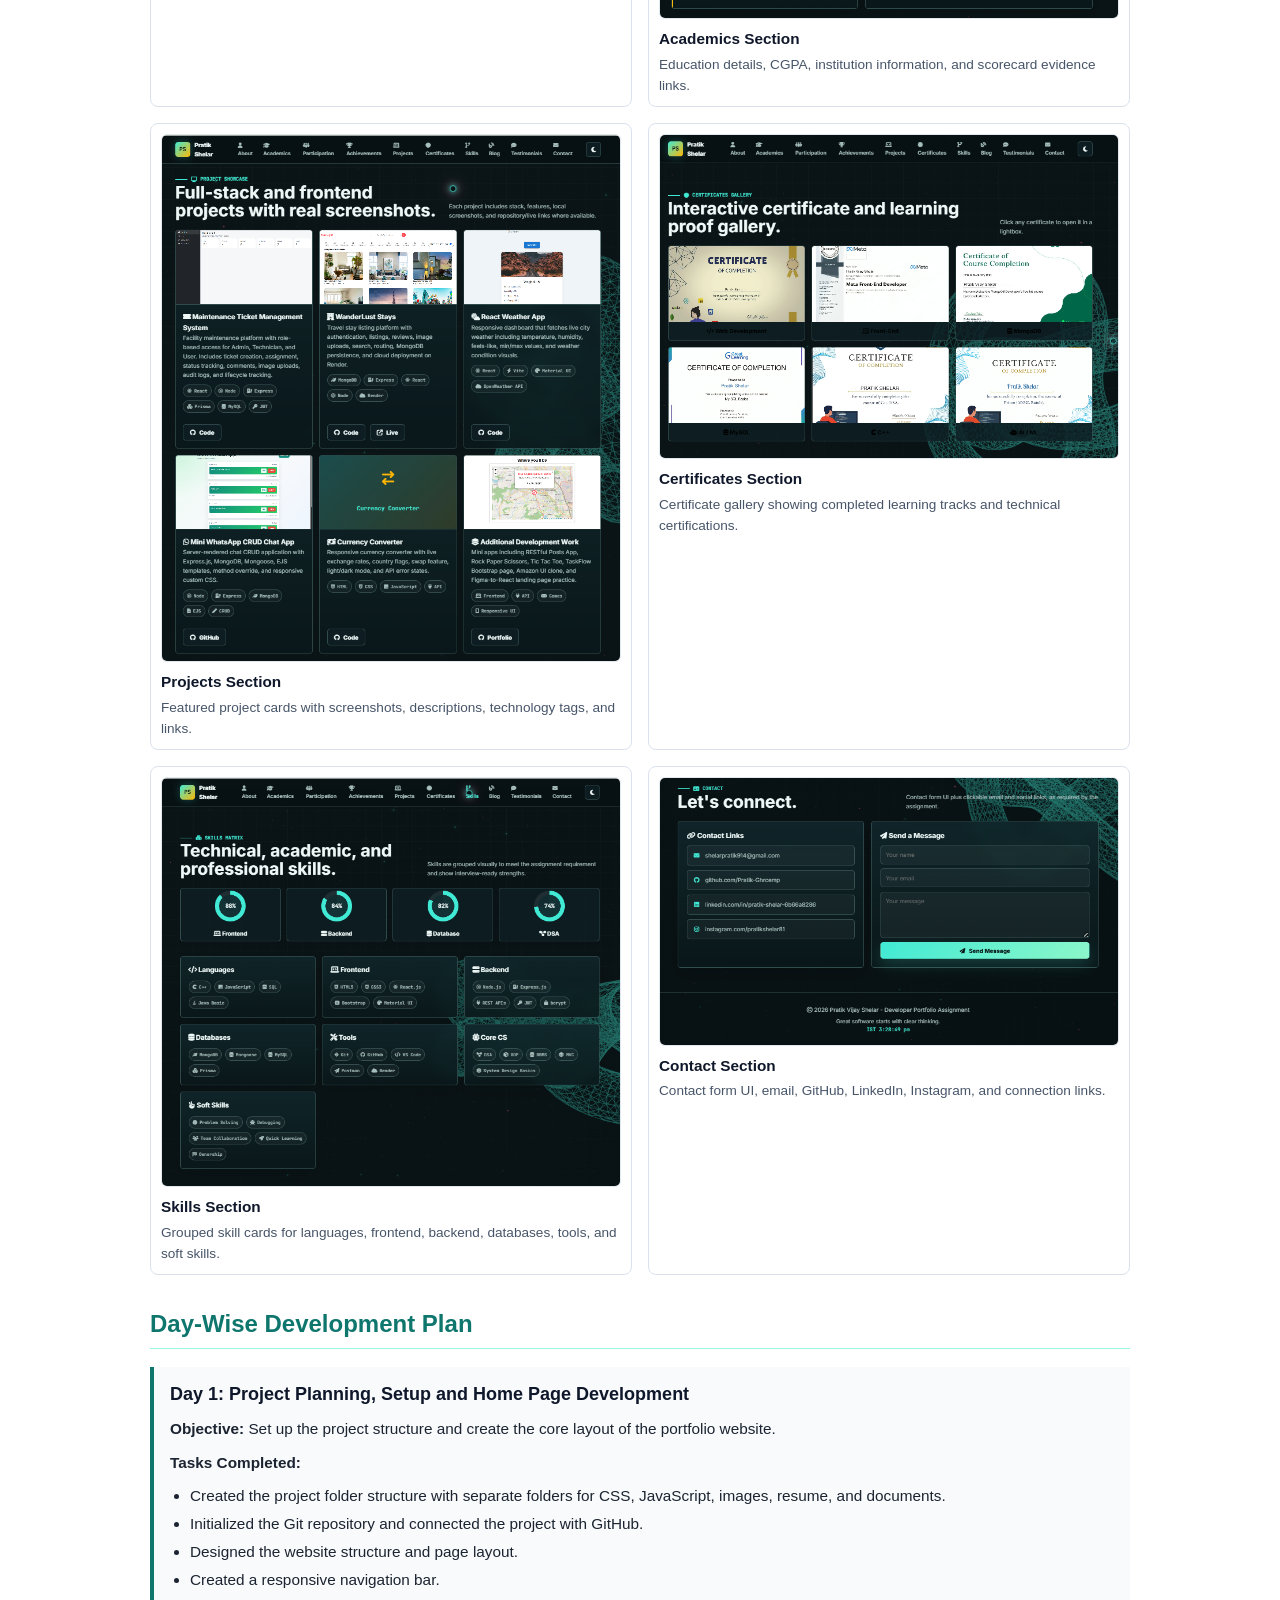
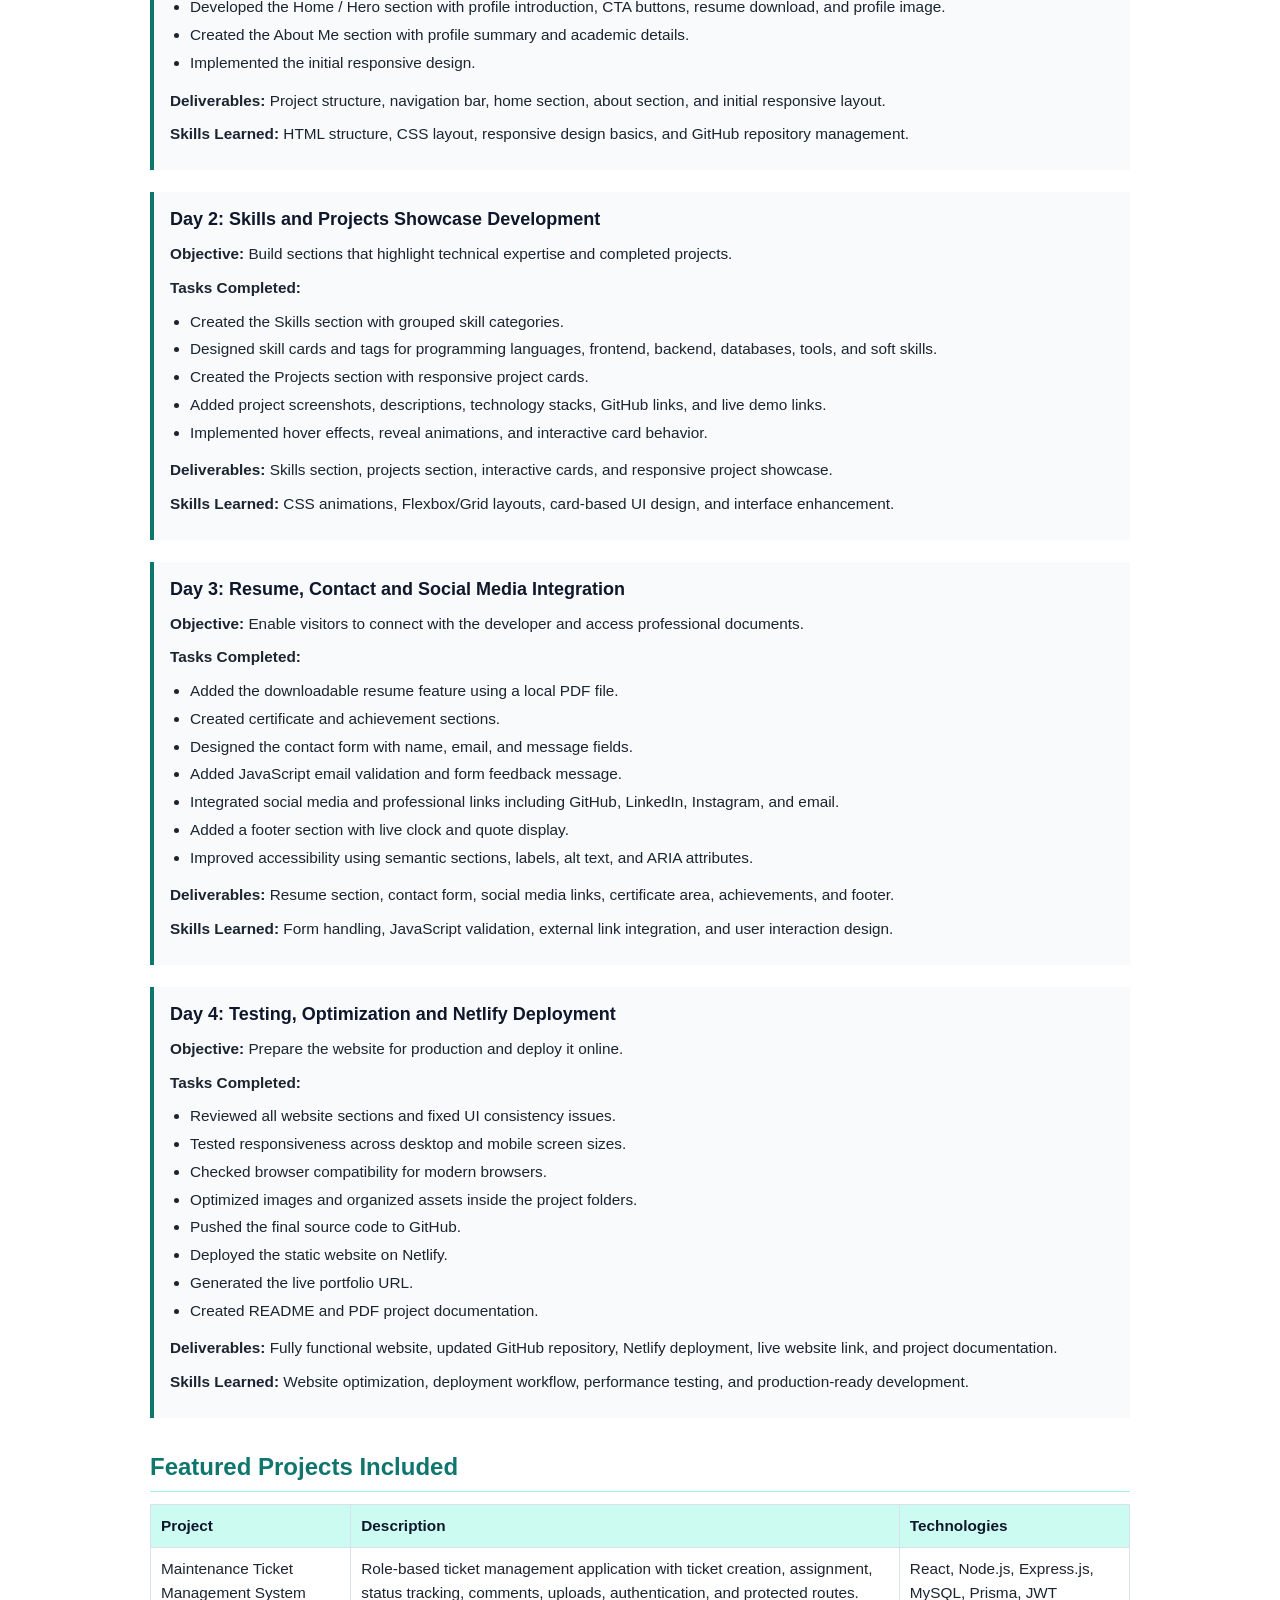
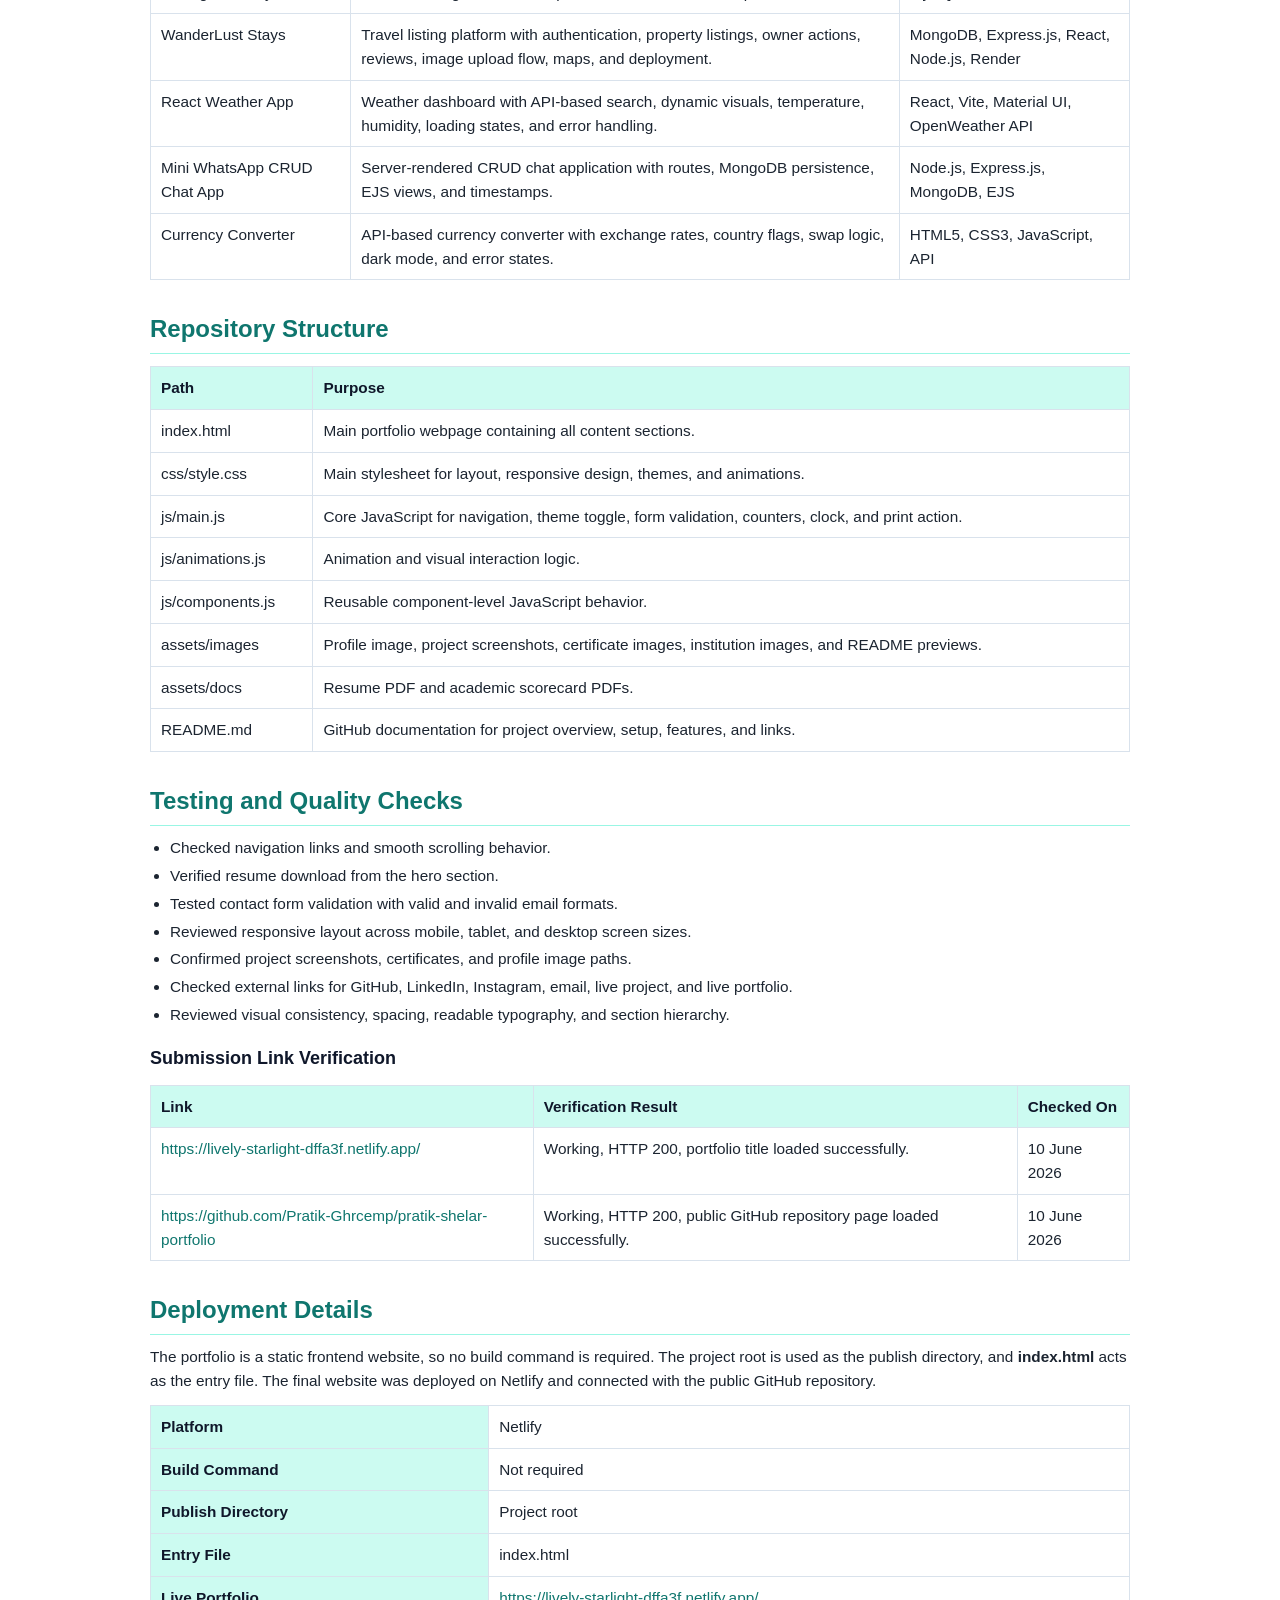
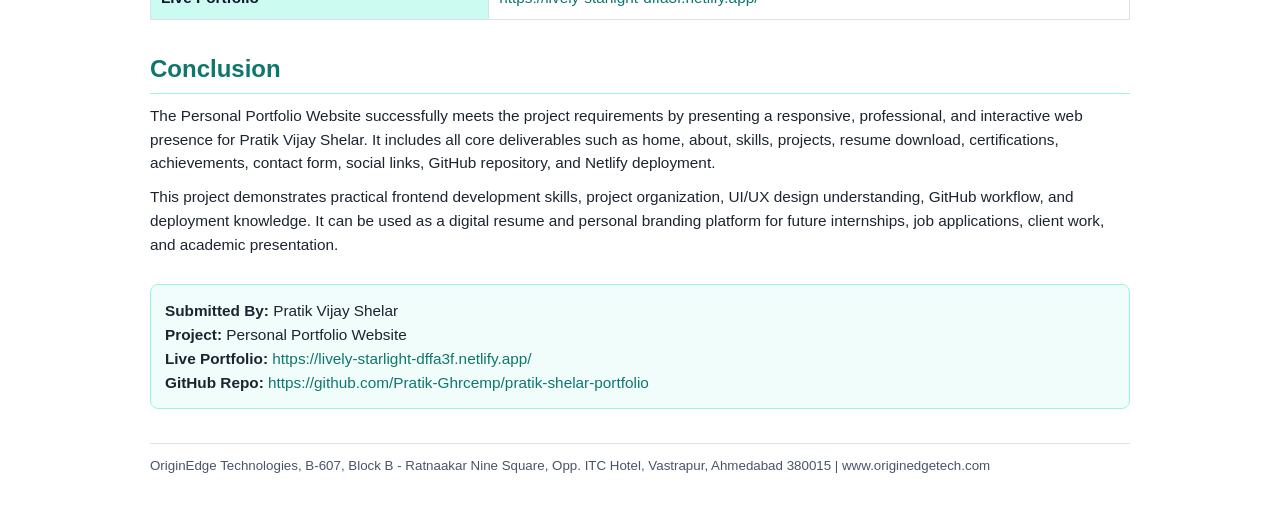
==== commit c320fdd0: "Make portfolio render from JSON data" ====
--- a/docs/project-documentation.html
+++ b/docs/project-documentation.html
@@ -276,6 +276,15 @@
         interactive UI elements such as animated hero content, theme switching, responsive navigation,
         project cards, certificate previews, contact form validation, and resume download support.
       </p>
+      <p>
+        The current architecture is JSON-driven. Portfolio content is stored in
+        <strong>data/portfolio.json</strong>, while <strong>js/render-portfolio.js</strong> maps that
+        structured data into reusable UI sections. The HTML acts as a lightweight single-page shell,
+        and visible portfolio content, navigation labels, section copy, assets, contact form copy,
+        footer text, icons, accessibility labels, and UI settings are controlled through the JSON
+        payload. This makes the same design easier to reuse for automated student portfolio
+        generation from future JSON payloads.
+      </p>
 
       <div class="summary-grid">
         <div class="box">
@@ -297,6 +306,7 @@
         <li>Create a professional portfolio website with a strong personal brand.</li>
         <li>Apply modern UI/UX design principles in layout, spacing, typography, and interaction.</li>
         <li>Organize and manage the project using Git and GitHub.</li>
+        <li>Render portfolio content dynamically from a structured JSON data source.</li>
         <li>Deploy a static website using Netlify.</li>
         <li>Improve frontend development skills through real project implementation.</li>
       </ul>
@@ -337,6 +347,11 @@
             <td>Contact Form</td>
             <td>Completed</td>
             <td>Contact form UI includes JavaScript-based email validation and user feedback.</td>
+          </tr>
+          <tr>
+            <td>JSON-Driven Rendering</td>
+            <td>Completed</td>
+            <td>Portfolio content, navigation, UI labels, icons, links, and section data are stored in data/portfolio.json and rendered dynamically by JavaScript.</td>
           </tr>
           <tr>
             <td>Skills and Projects Showcase</td>
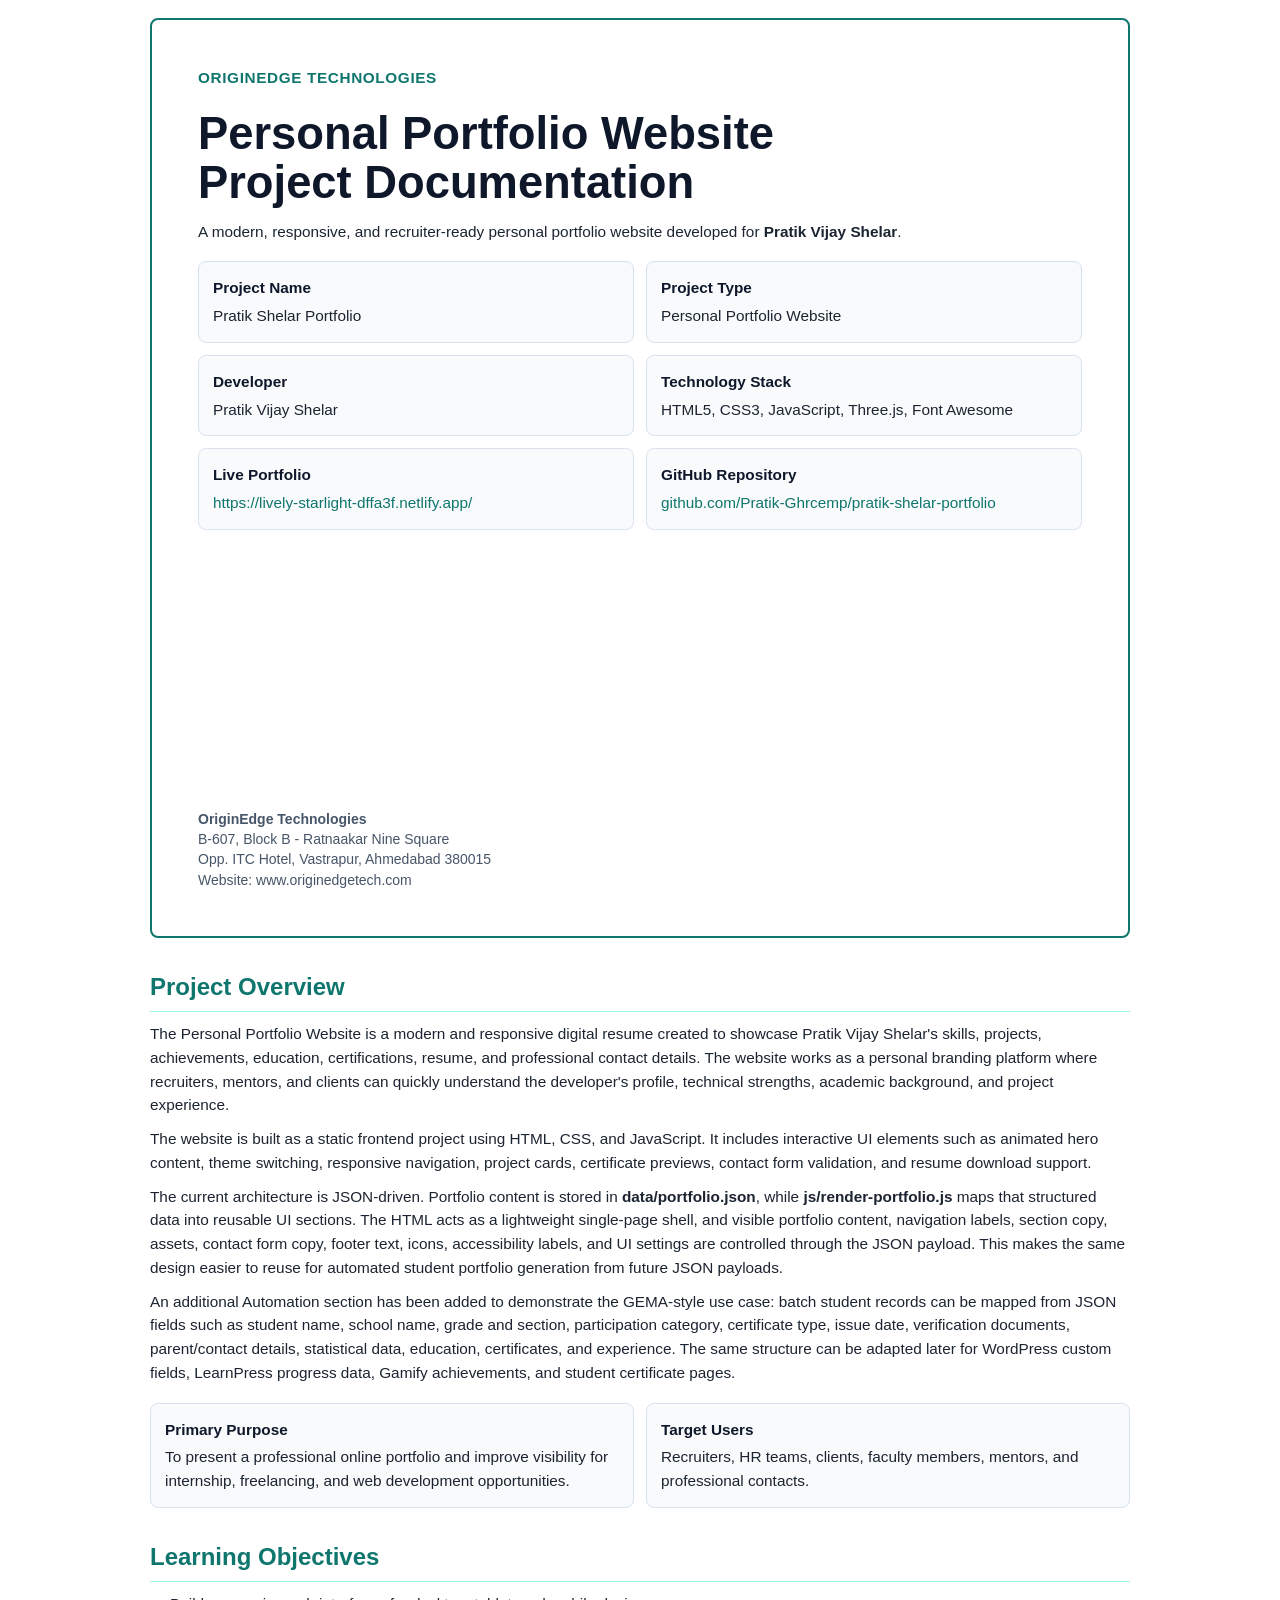
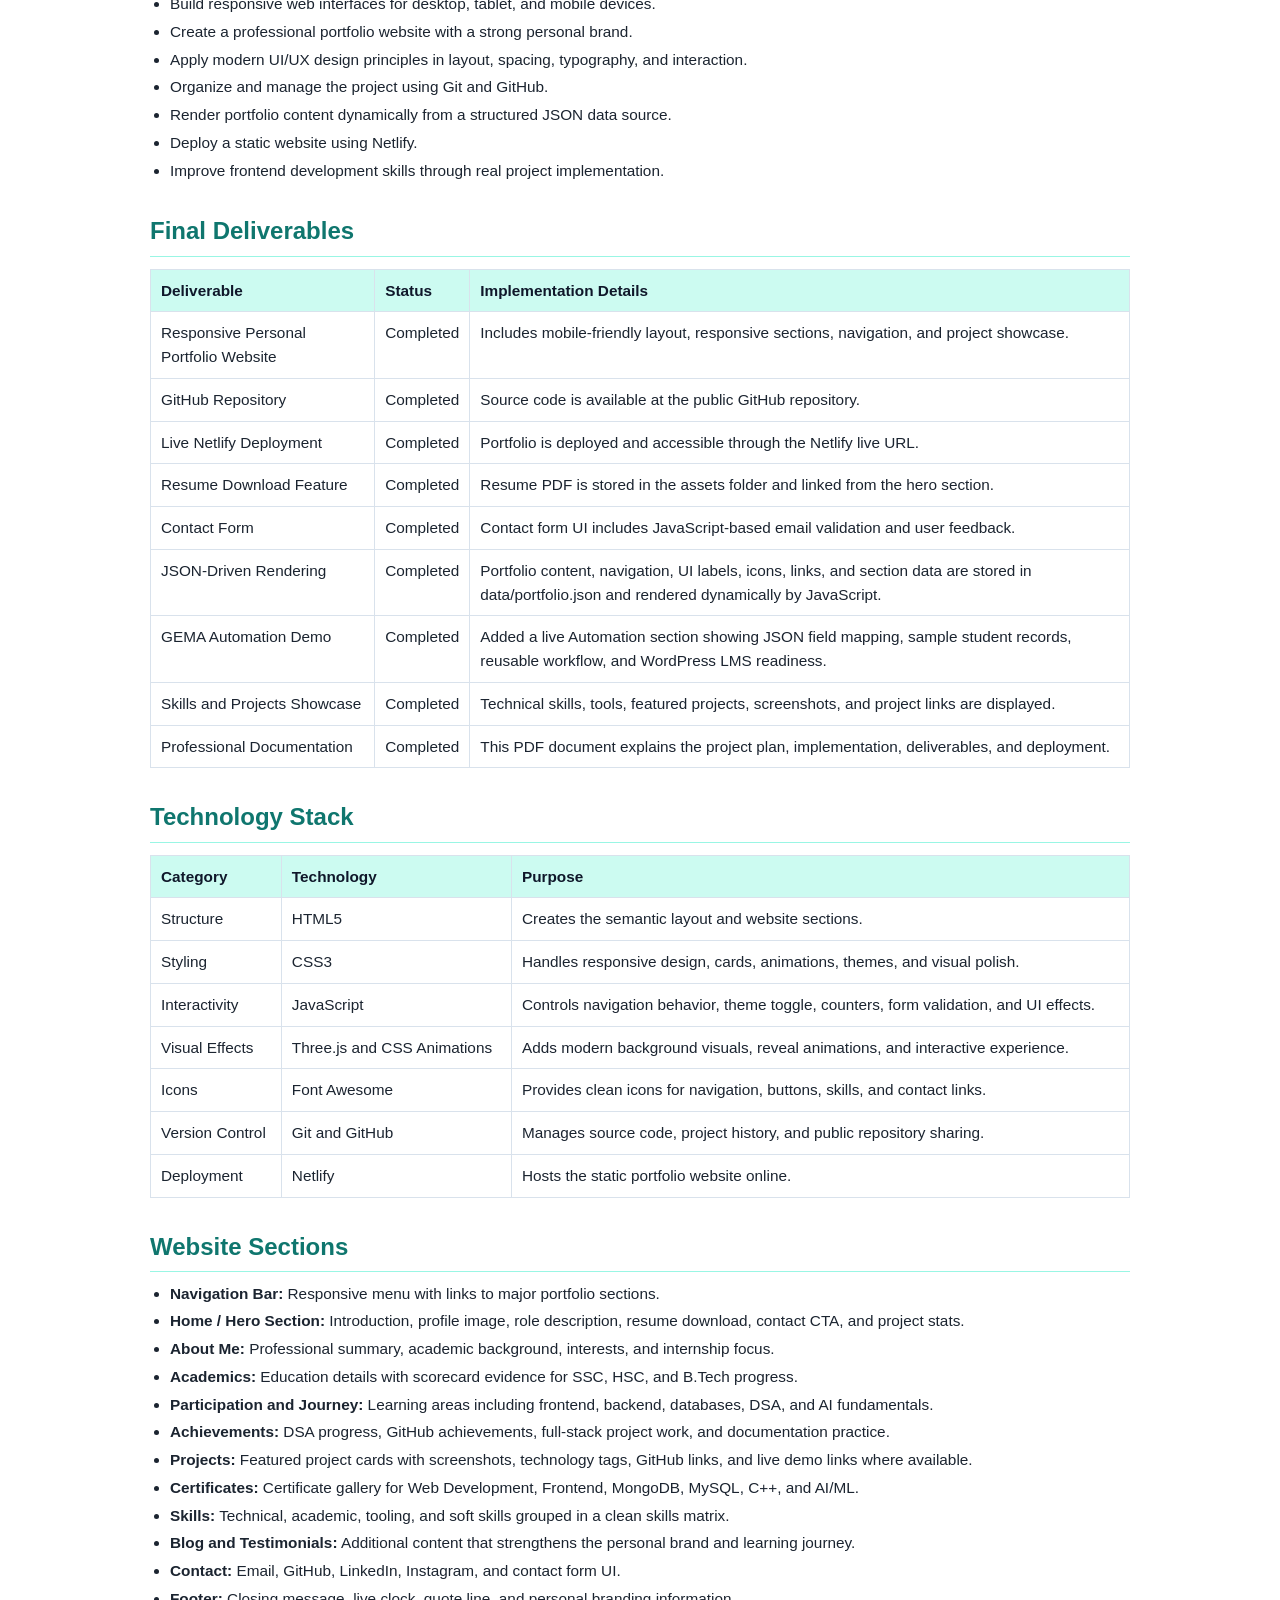
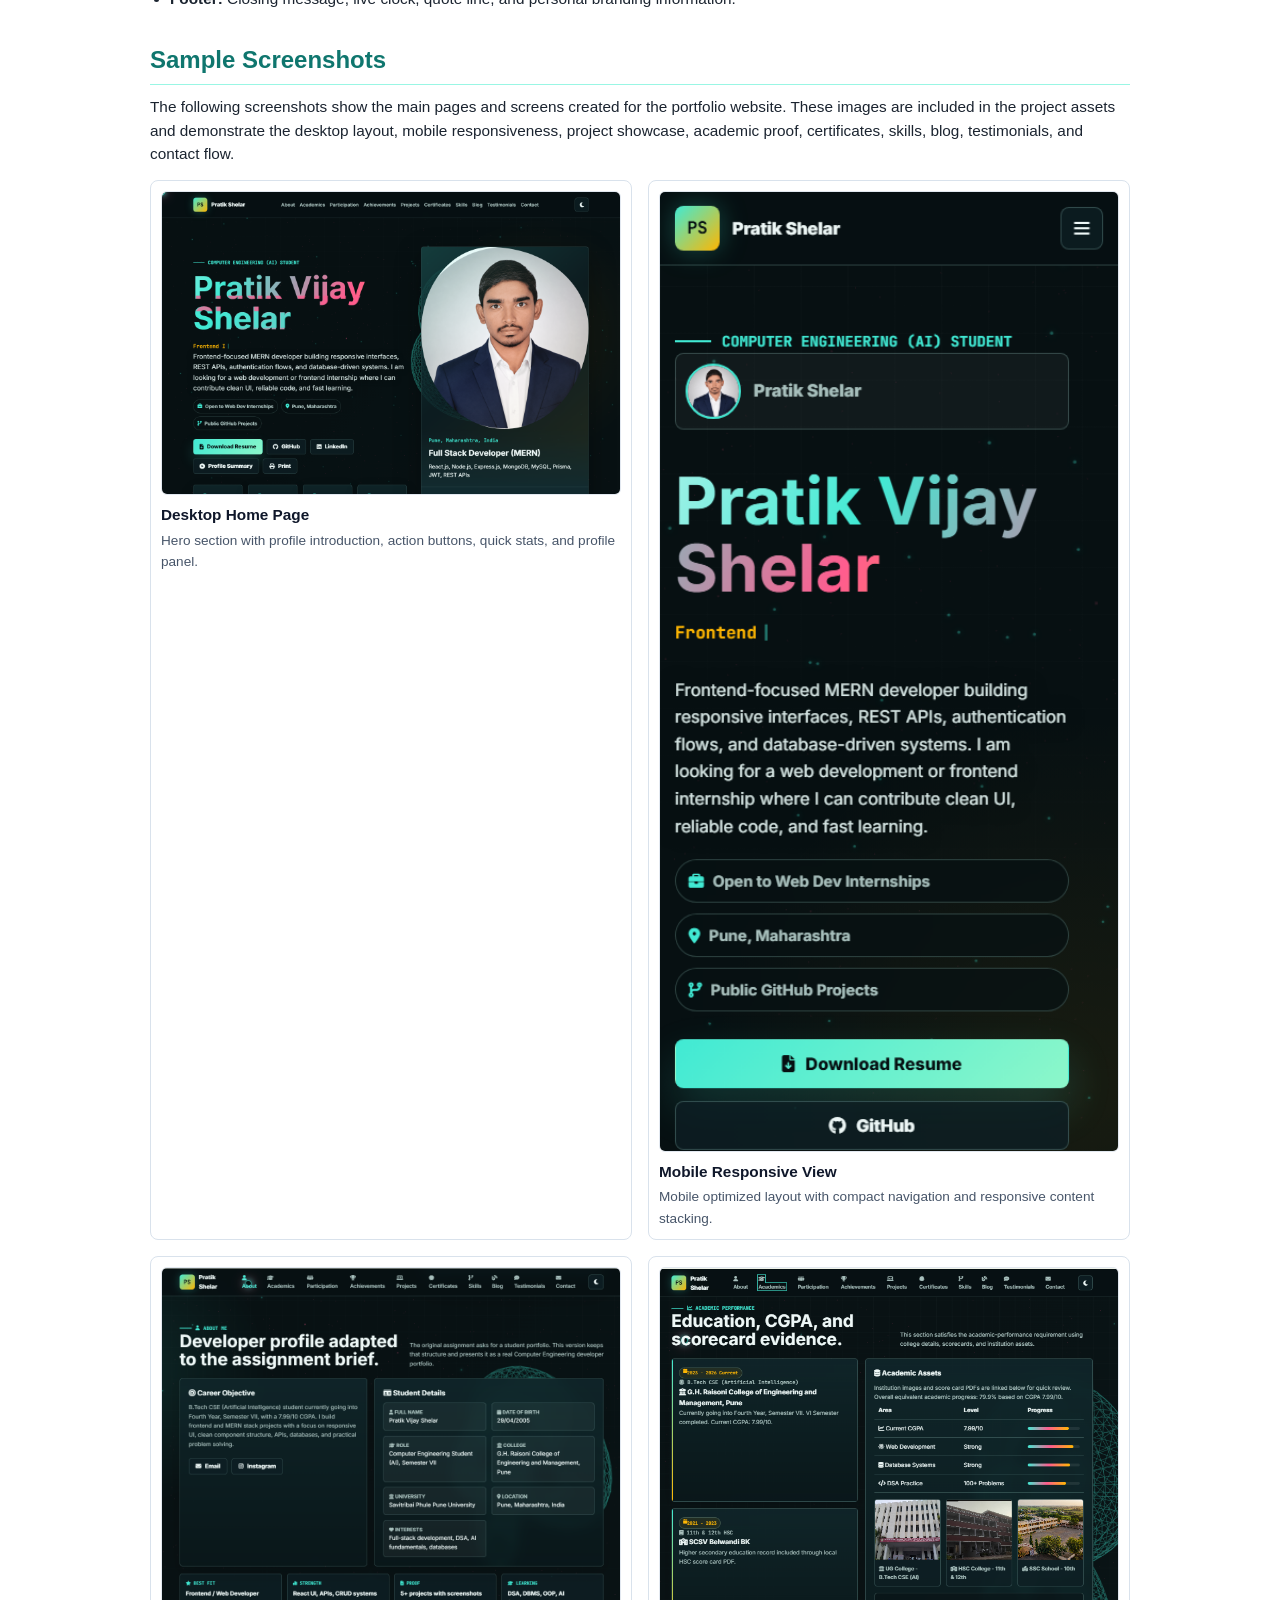
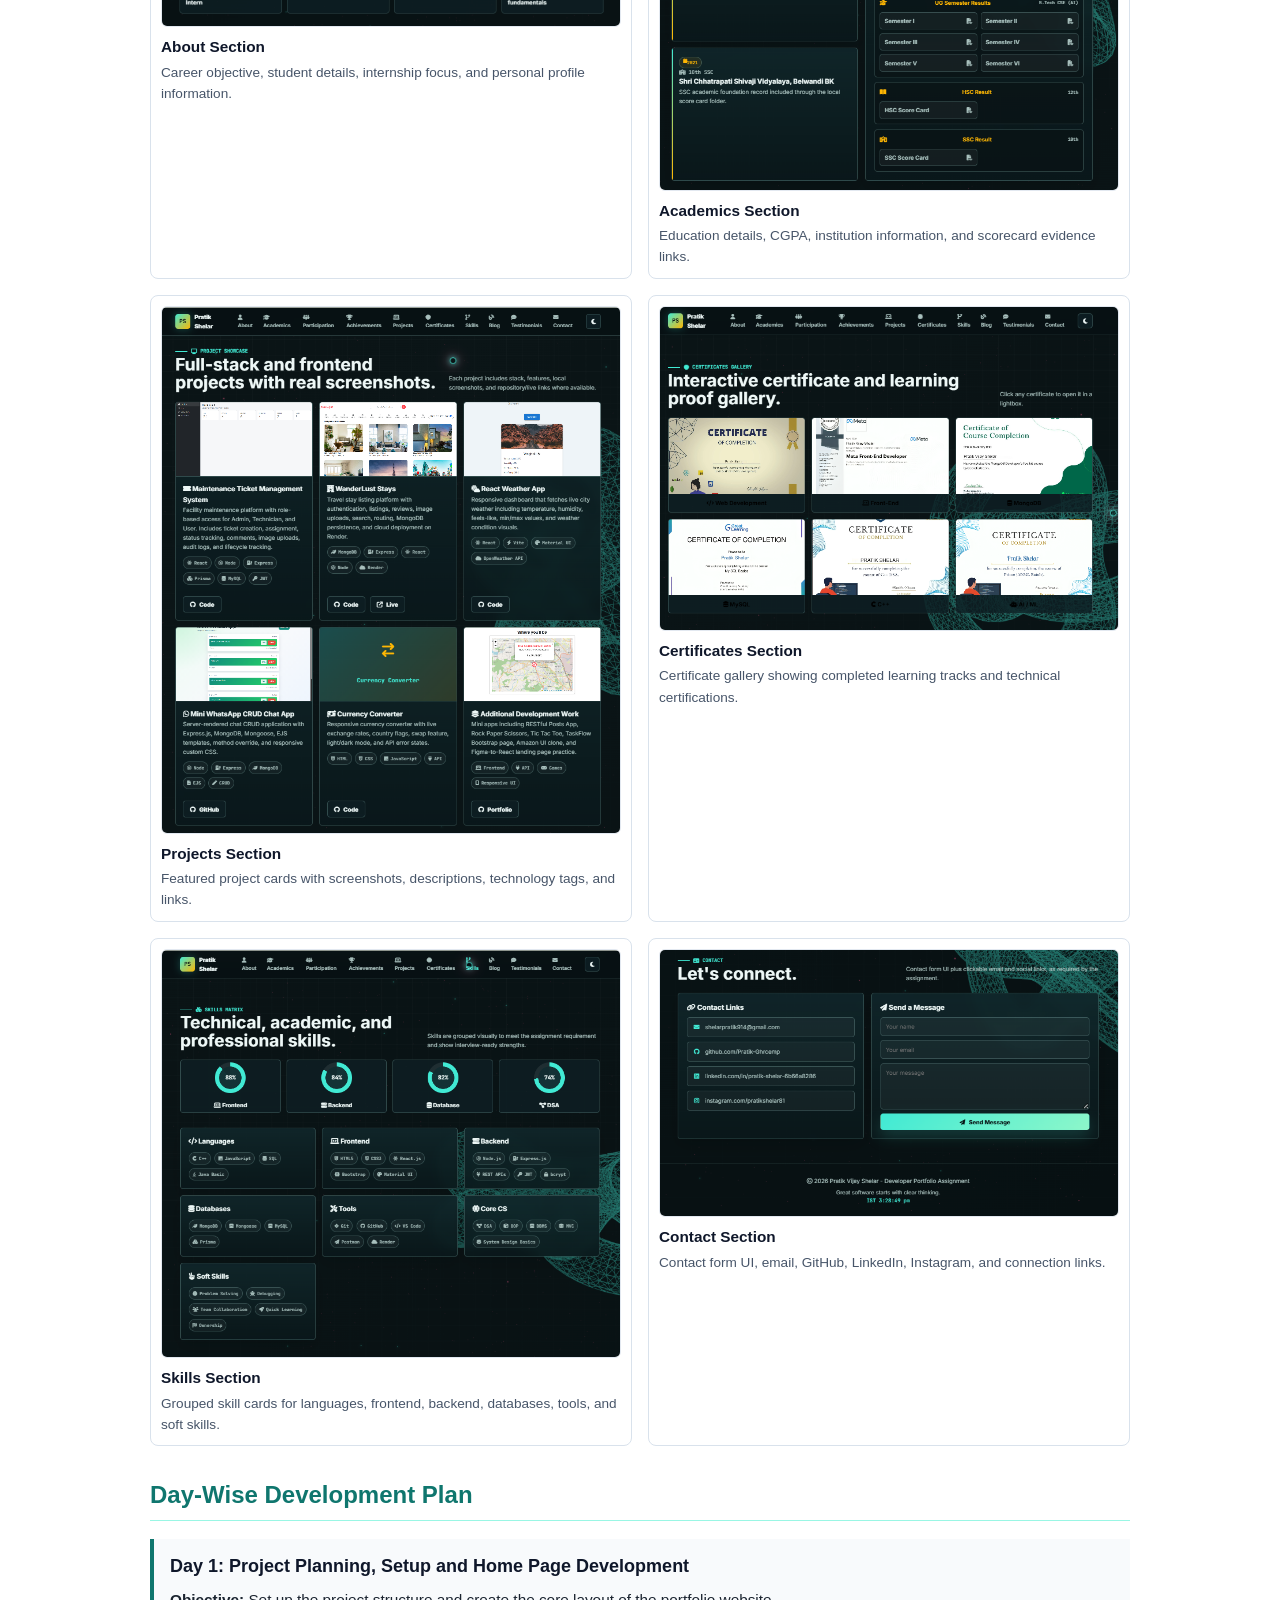
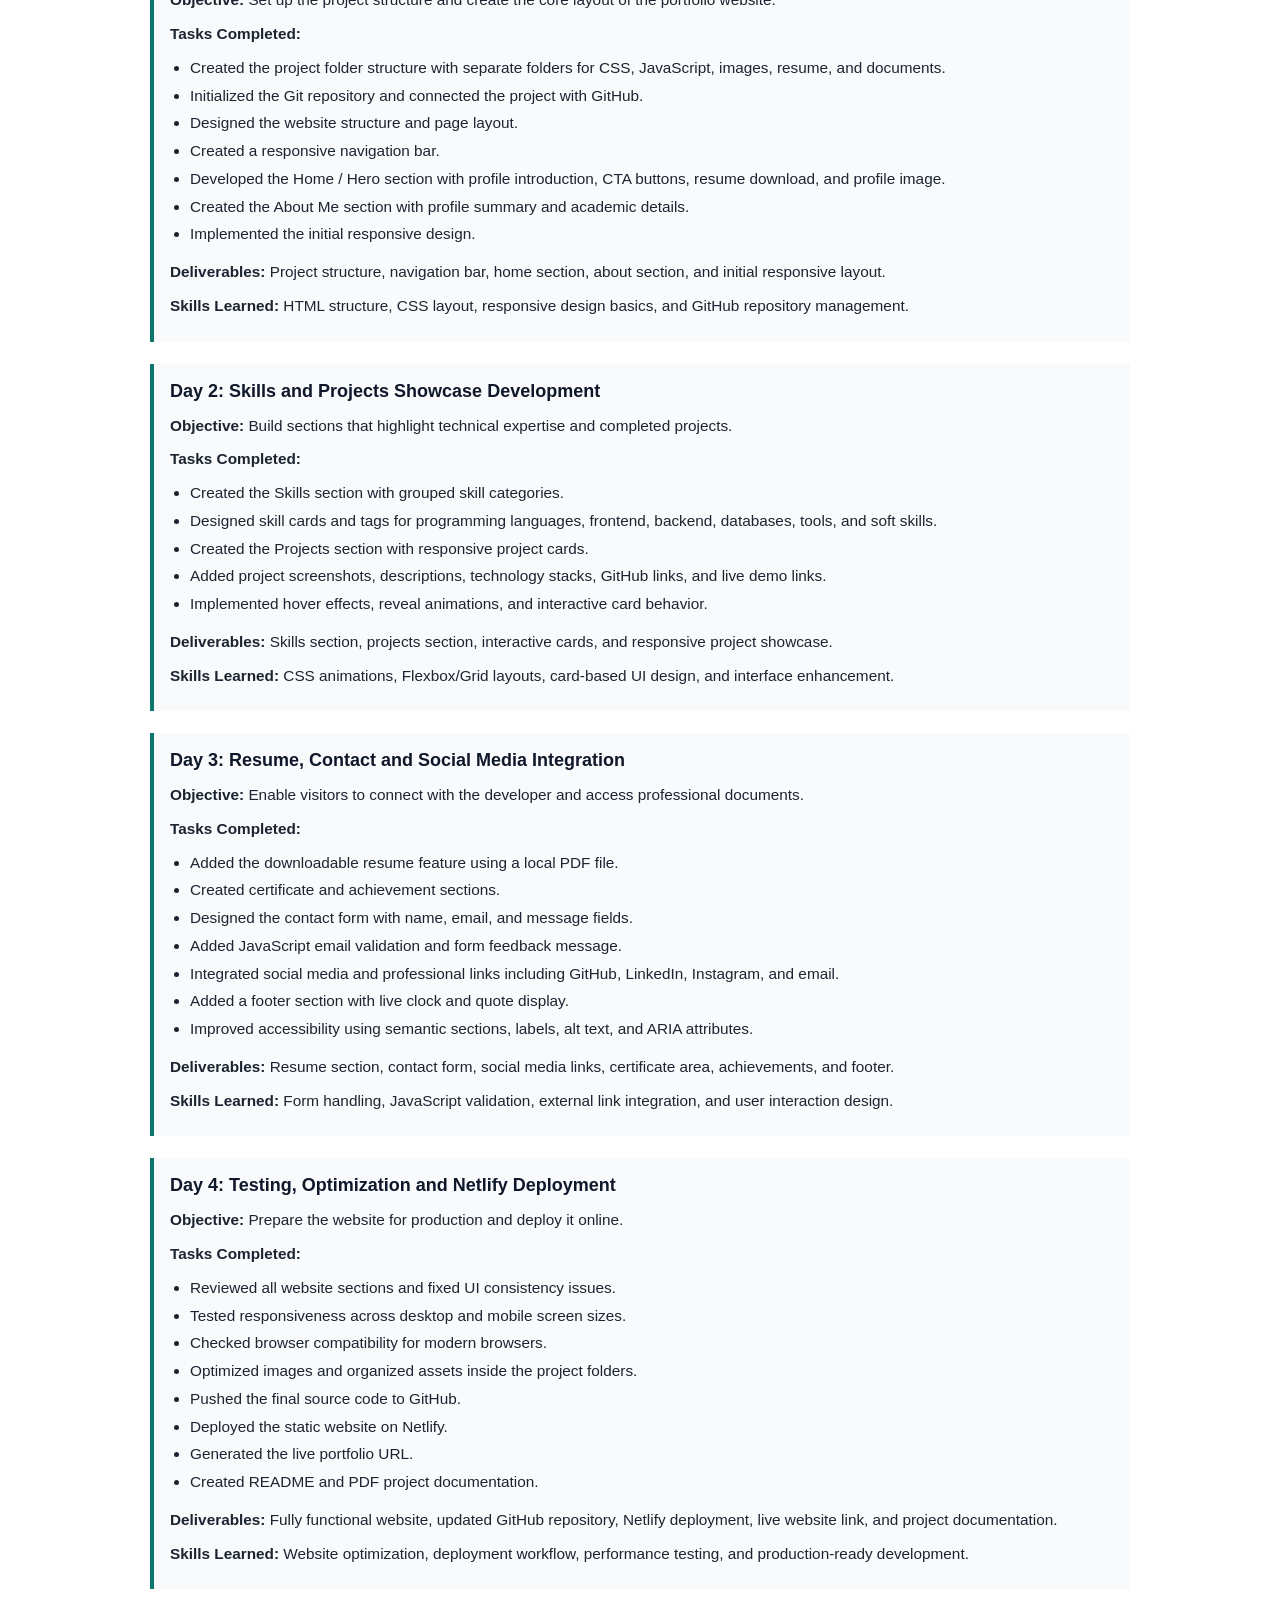
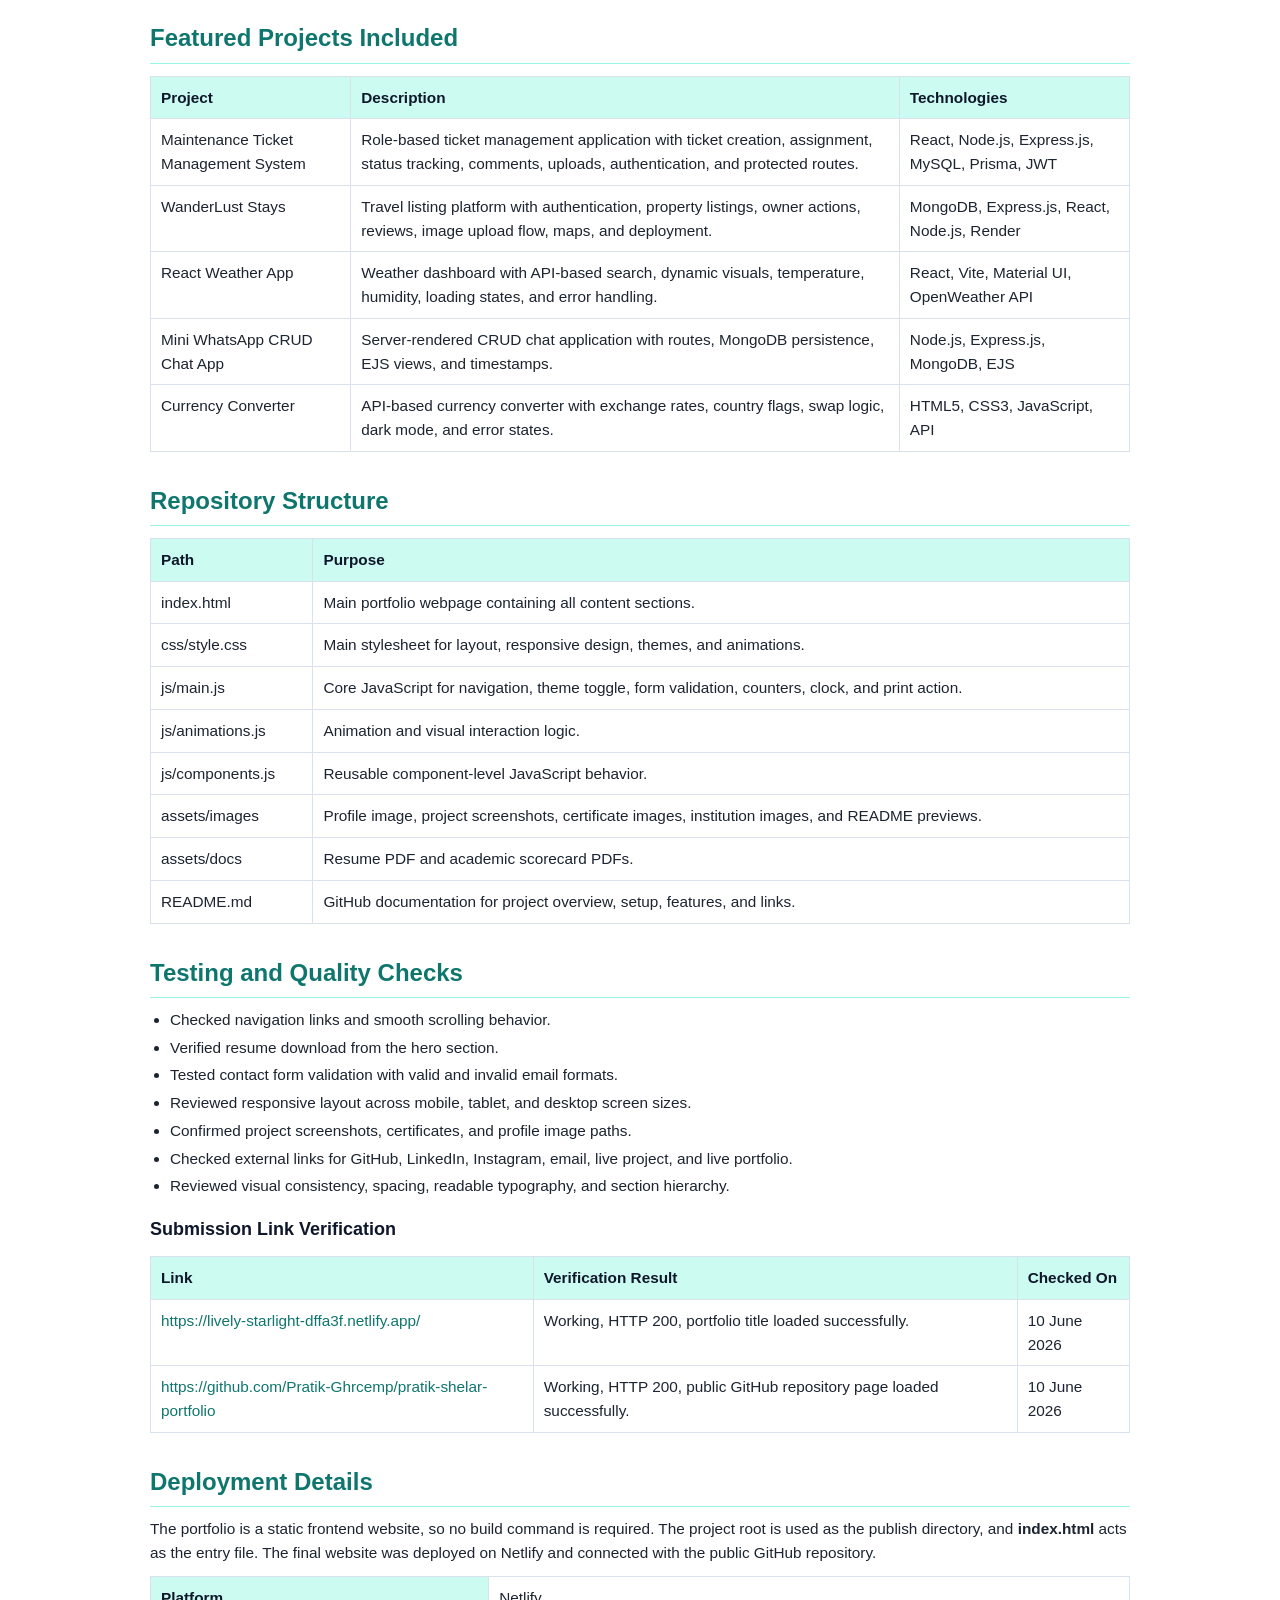
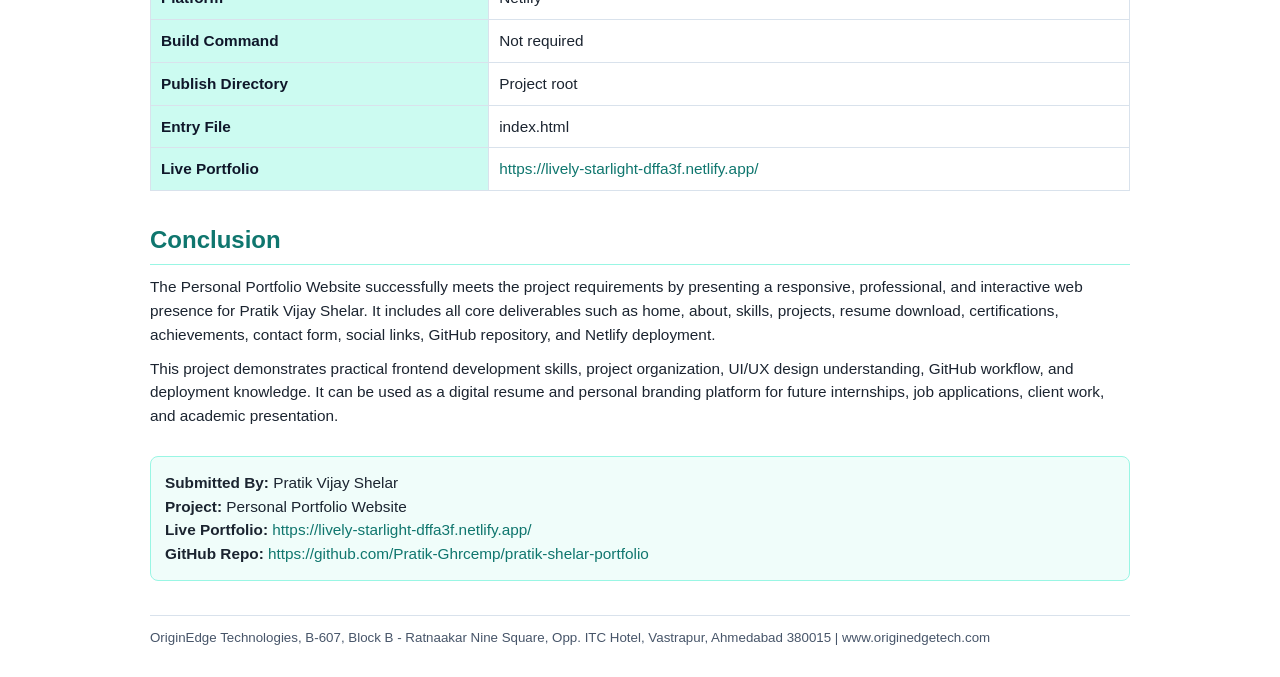
==== commit a163b8a4: "Add GEMA student automation demo" ====
--- a/docs/project-documentation.html
+++ b/docs/project-documentation.html
@@ -285,6 +285,14 @@
         payload. This makes the same design easier to reuse for automated student portfolio
         generation from future JSON payloads.
       </p>
+      <p>
+        An additional Automation section has been added to demonstrate the GEMA-style use case:
+        batch student records can be mapped from JSON fields such as student name, school name,
+        grade and section, participation category, certificate type, issue date, verification
+        documents, parent/contact details, statistical data, education, certificates, and experience.
+        The same structure can be adapted later for WordPress custom fields, LearnPress progress
+        data, Gamify achievements, and student certificate pages.
+      </p>
 
       <div class="summary-grid">
         <div class="box">
@@ -352,6 +360,11 @@
             <td>JSON-Driven Rendering</td>
             <td>Completed</td>
             <td>Portfolio content, navigation, UI labels, icons, links, and section data are stored in data/portfolio.json and rendered dynamically by JavaScript.</td>
+          </tr>
+          <tr>
+            <td>GEMA Automation Demo</td>
+            <td>Completed</td>
+            <td>Added a live Automation section showing JSON field mapping, sample student records, reusable workflow, and WordPress LMS readiness.</td>
           </tr>
           <tr>
             <td>Skills and Projects Showcase</td>
